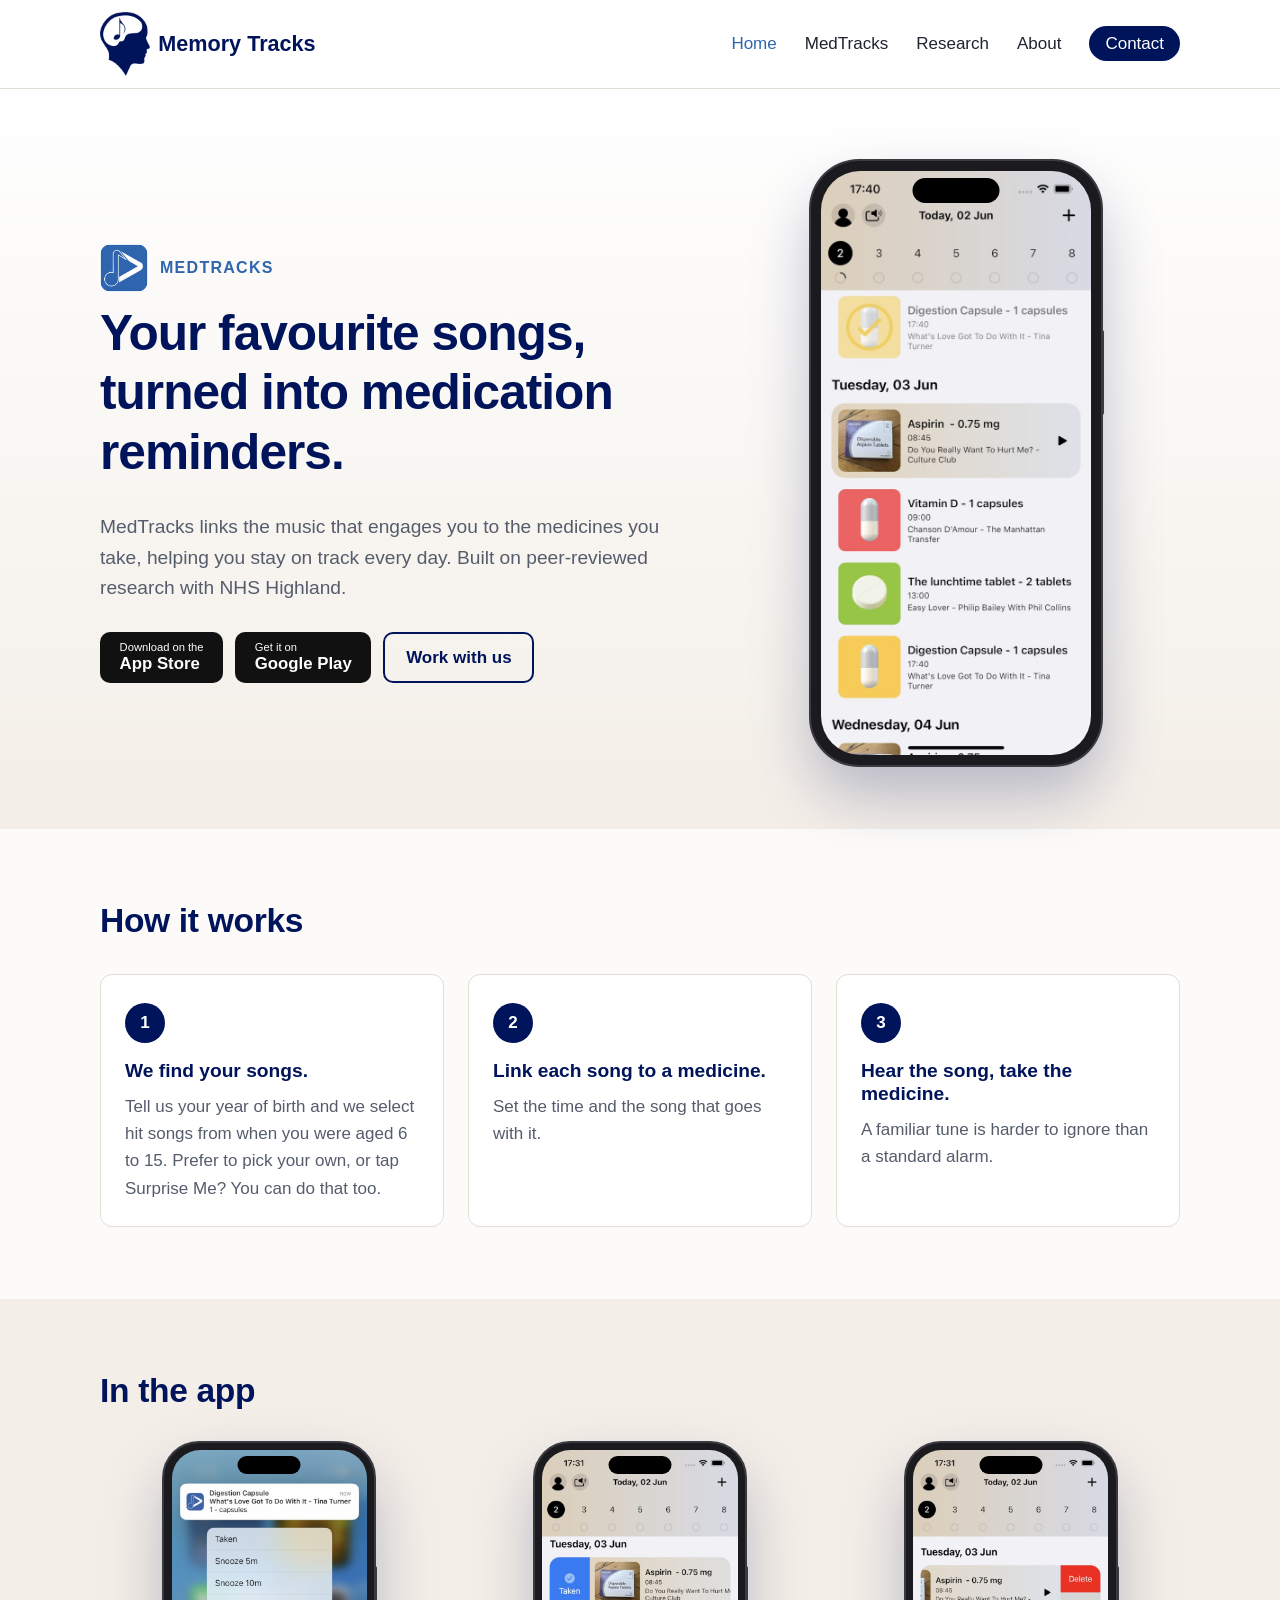
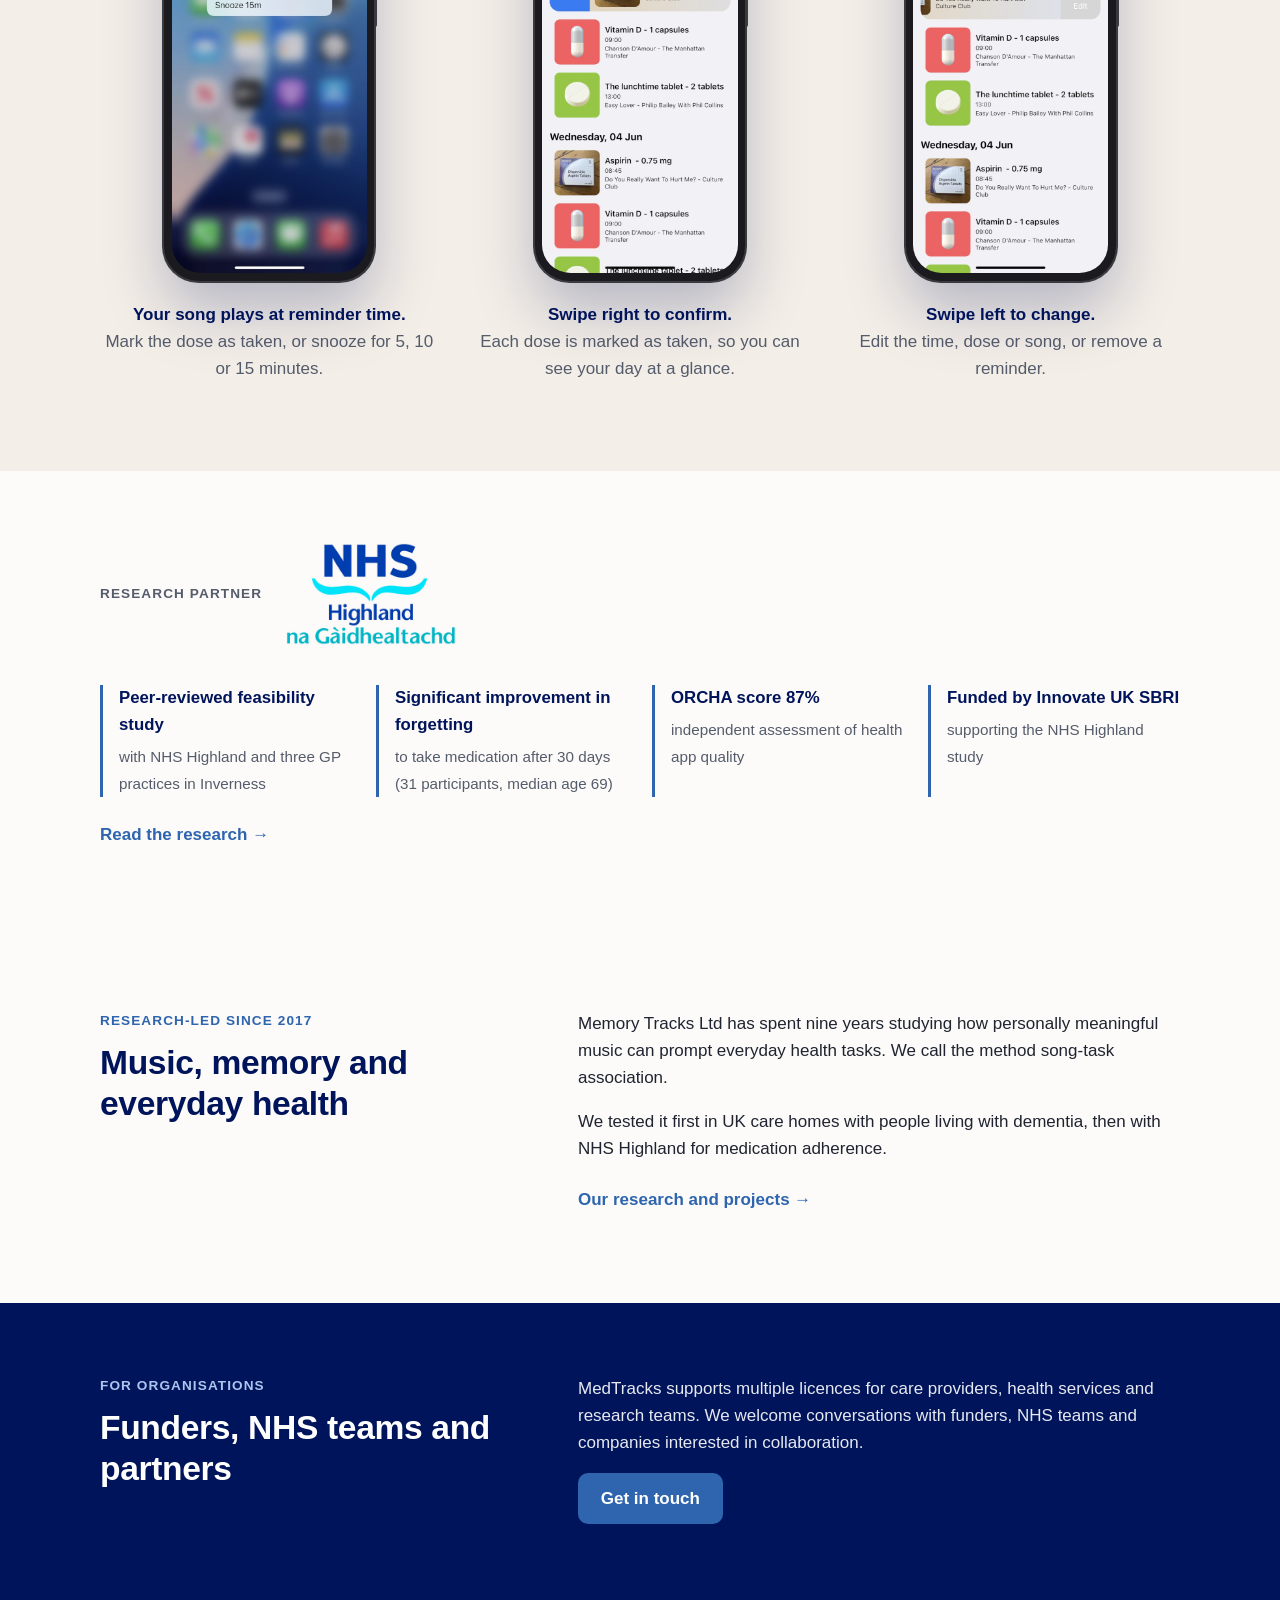
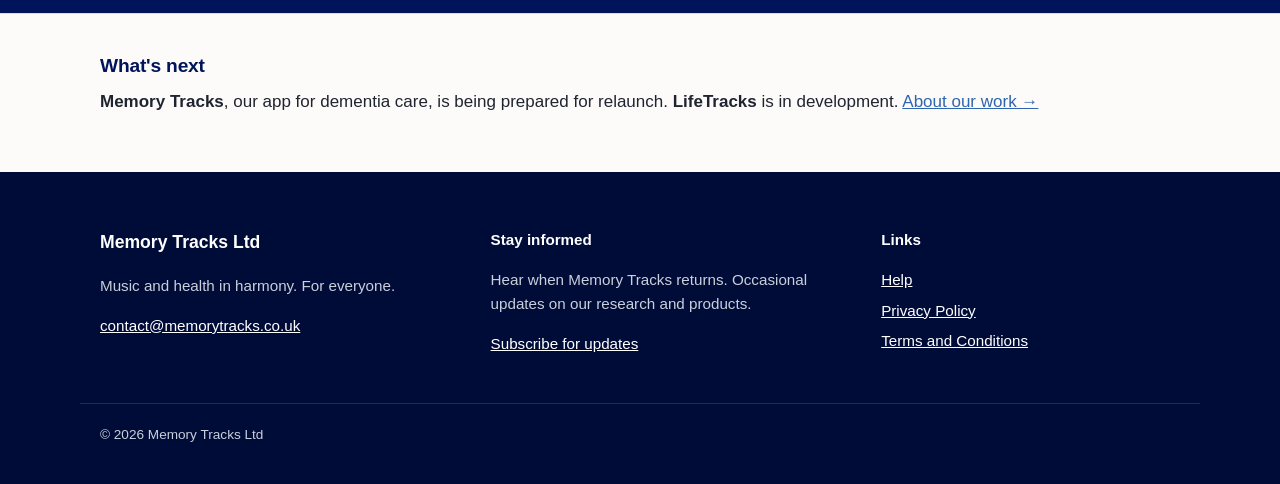
==== index.html @ 44f161f5 "Add files via upload" ====
<!DOCTYPE html>
<html lang="en-GB">
<head>
  <meta charset="utf-8">
  <meta name="viewport" content="width=device-width, initial-scale=1">
  <title>MedTracks by Memory Tracks | Music-led medication reminders</title>
  <meta name="description" content="MedTracks turns the music that engages you into medication reminders. Built on peer-reviewed research with NHS Highland, by Memory Tracks Ltd.">
  <link rel="canonical" href="https://www.m-tracks.com/">

  <!-- Open Graph (for link previews on LinkedIn, Facebook, WhatsApp) -->
  <meta property="og:type" content="website">
  <meta property="og:title" content="MedTracks by Memory Tracks">
  <meta property="og:description" content="Music-led medication reminders, built on peer-reviewed research with NHS Highland.">
  <meta property="og:url" content="https://www.m-tracks.com/">
  <meta property="og:image" content="https://www.m-tracks.com/images/memory-tracks-logo-512.png">

  <link rel="icon" type="image/png" href="/favicon.png">
  <link rel="apple-touch-icon" href="/apple-touch-icon.png">

  <link rel="stylesheet" href="/css/style.css?v=4">
  <script src="/js/main.js?v=4" defer></script>
</head>
<body>
  <a class="skip-link" href="#main">Skip to content</a>

  <header class="site-header">
    <div class="container header-inner">
      <a class="brand" href="/" aria-label="Memory Tracks home">
        <img class="brand-mark" src="/images/memory-tracks-logo.png" width="50" height="64" alt="">
        <span class="brand-name">Memory Tracks</span>
      </a>
      <button class="nav-toggle" aria-expanded="false" aria-controls="site-nav">
        <span class="nav-toggle-bar" aria-hidden="true"></span>
        <span class="visually-hidden">Menu</span>
      </button>
      <nav id="site-nav" class="site-nav" aria-label="Main">
        <ul>
          <li><a href="/" aria-current="page">Home</a></li>
          <li><a href="/medtracks">MedTracks</a></li>
          <li><a href="/research">Research</a></li>
          <li><a href="/about">About</a></li>
          <li><a href="/contact" class="nav-cta">Contact</a></li>
        </ul>
      </nav>
    </div>
  </header>

  <main id="main">

    <!-- HERO -->
    <section class="hero">
      <div class="container hero-inner">
        <div class="hero-text">
          <p class="eyebrow eyebrow-product"><img src="/images/medtracks-icon.png" width="48" height="48" alt=""> MedTracks</p>
          <h1>Your favourite songs, turned into medication reminders.</h1>
          <p class="lead">MedTracks links the music that engages you to the medicines you take, helping you stay on track every day. Built on peer-reviewed research with NHS Highland.</p>
          <div class="button-row">
            <a class="btn btn-store" href="https://apps.apple.com/us/app/medtracks/id6471122971" rel="noopener">
              <span class="btn-store-small">Download on the</span>
              <span class="btn-store-large">App Store</span>
            </a>
            <a class="btn btn-store" href="https://play.google.com/store/apps/details?id=com.medtracks.android" rel="noopener">
              <span class="btn-store-small">Get it on</span>
              <span class="btn-store-large">Google Play</span>
            </a>
            <a class="btn btn-secondary" href="/contact">Work with us</a>
          </div>
        </div>
        <div class="hero-visual">
          <div class="phone">
            <img src="/images/app-home.jpg" width="600" height="1299" alt="MedTracks home screen listing the day's medicines, each with a time and a linked song.">
          </div>
        </div>
      </div>
    </section>

    <!-- HOW IT WORKS -->
    <section class="section" aria-labelledby="how-heading">
      <div class="container">
        <h2 id="how-heading">How it works</h2>
        <ol class="steps">
          <li>
            <h3>We find your songs.</h3>
            <p>Tell us your year of birth and we select hit songs from when you were aged 6 to 15. Prefer to pick your own, or tap Surprise Me? You can do that too.</p>
          </li>
          <li>
            <h3>Link each song to a medicine.</h3>
            <p>Set the time and the song that goes with it.</p>
          </li>
          <li>
            <h3>Hear the song, take the medicine.</h3>
            <p>A familiar tune is harder to ignore than a standard alarm.</p>
          </li>
        </ol>
      </div>
    </section>

    <!-- IN THE APP -->
    <section class="section section-tint" aria-labelledby="app-heading">
      <div class="container">
        <h2 id="app-heading">In the app</h2>
        <p class="swipe-hint">Swipe to see more &rarr;</p>
        <ul class="screens">
          <li>
            <div class="phone phone-small">
              <img src="/images/app-notification.jpg" width="600" height="1299" alt="iPhone notification showing the medicine, its song, and options to mark it taken or snooze.">
            </div>
            <p><strong>Your song plays at reminder time.</strong> Mark the dose as taken, or snooze for 5, 10 or 15 minutes.</p>
          </li>
          <li>
            <div class="phone phone-small">
              <img src="/images/app-taken.jpg" width="600" height="1299" alt="MedTracks list with a medicine swiped to the right to reveal a Taken button.">
            </div>
            <p><strong>Swipe right to confirm.</strong> Each dose is marked as taken, so you can see your day at a glance.</p>
          </li>
          <li>
            <div class="phone phone-small">
              <img src="/images/app-edit.jpg" width="600" height="1299" alt="MedTracks list with a medicine swiped to the left to reveal Edit and Delete buttons.">
            </div>
            <p><strong>Swipe left to change.</strong> Edit the time, dose or song, or remove a reminder.</p>
          </li>
        </ul>
      </div>
    </section>

    <!-- EVIDENCE STRIP -->
    <section class="section" aria-labelledby="evidence-heading">
      <div class="container">
        <div class="partner">
          <h2 id="evidence-heading" class="partner-label">Research partner</h2>
          <img src="/images/nhs-highland.png" width="420" height="252" alt="NHS Highland">
        </div>
        <ul class="evidence">
          <li>
            <strong>Peer-reviewed feasibility study</strong>
            <span>with NHS Highland and three GP practices in Inverness</span>
          </li>
          <li>
            <strong>Significant improvement in forgetting</strong>
            <span>to take medication after 30 days (31 participants, median age 69)</span>
          </li>
          <li>
            <strong>ORCHA score 87%</strong>
            <span>independent assessment of health app quality</span>
          </li>
          <li>
            <strong>Funded by Innovate UK SBRI</strong>
            <span>supporting the NHS Highland study</span>
          </li>
        </ul>
        <p class="section-link"><a href="/research">Read the research &rarr;</a></p>
      </div>
    </section>

    <!-- RESEARCH-LED -->
    <section class="section" aria-labelledby="research-heading">
      <div class="container split">
        <div>
          <p class="eyebrow">Research-led since 2017</p>
          <h2 id="research-heading">Music, memory and everyday health</h2>
        </div>
        <div>
          <p>Memory Tracks Ltd has spent nine years studying how personally meaningful music can prompt everyday health tasks. We call the method song-task association.</p>
          <p>We tested it first in UK care homes with people living with dementia, then with NHS Highland for medication adherence.</p>
          <p class="section-link"><a href="/research">Our research and projects &rarr;</a></p>
        </div>
      </div>
    </section>

    <!-- FOR ORGANISATIONS -->
    <section class="section section-dark" aria-labelledby="org-heading">
      <div class="container split">
        <div>
          <p class="eyebrow">For organisations</p>
          <h2 id="org-heading">Funders, NHS teams and partners</h2>
        </div>
        <div>
          <p>MedTracks supports multiple licences for care providers, health services and research teams. We welcome conversations with funders, NHS teams and companies interested in collaboration.</p>
          <p><a class="btn btn-primary" href="/contact">Get in touch</a></p>
        </div>
      </div>
    </section>

    <!-- WHAT'S NEXT -->
    <section class="section section-slim" aria-labelledby="next-heading">
      <div class="container">
        <h2 id="next-heading" class="h3">What's next</h2>
        <p><strong>Memory Tracks</strong>, our app for dementia care, is being prepared for relaunch. <strong>LifeTracks</strong> is in development. <a href="/about">About our work &rarr;</a></p>
      </div>
    </section>

  </main>

  <footer class="site-footer">
    <div class="container footer-inner">
      <div>
        <p class="footer-brand">Memory Tracks Ltd</p>
        <p>Music and health in harmony. For everyone.</p>
        <p><a href="mailto:contact@memorytracks.co.uk">contact@memorytracks.co.uk</a></p>
      </div>
      <div>
        <p class="footer-heading">Stay informed</p>
        <p>Hear when Memory Tracks returns. Occasional updates on our research and products.</p>
        <!-- TODO: replace with the embedded signup form from the chosen email service -->
        <p><a href="/contact">Subscribe for updates</a></p>
      </div>
      <nav aria-label="Footer">
        <p class="footer-heading">Links</p>
        <ul>
          <li><a href="/help">Help</a></li>
          <li><a href="/app-privacy-policy">Privacy Policy</a></li>
          <li><a href="/app-terms-and-conditions">Terms and Conditions</a></li>
          <!-- TODO: add social links (LinkedIn, Facebook, Instagram, YouTube, Bluesky, Threads) -->
        </ul>
      </nav>
    </div>
    <div class="container footer-base">
      <p>&copy; <span id="year">2026</span> Memory Tracks Ltd</p>
    </div>
  </footer>
</body>
</html>
---- css/style.css ----
/* ==========================================================
   Memory Tracks / MedTracks site stylesheet
   One file for every page. Colours and sizes are set once
   in the :root block below, so they can be changed in one place.
   ========================================================== */

:root {
  /* Brand colours (placeholders until we match the logo) */
  --navy: #00145b;          /* Memory Tracks logo navy */
  --navy-soft: #1d2f74;
  --accent: #2e65ae;       /* MedTracks logo blue, passes contrast with white text */
  --accent-hover: #234f8a;
  --tint: #f3eee7;         /* warm off-white panel */
  --bg: #fcfbf9;
  --text: #1f2430;
  --muted: #555c6b;
  --line: #e2ddd5;
  --white: #ffffff;

  /* Type: system fonts, so no external font requests (simpler for privacy rules) */
  --font: -apple-system, BlinkMacSystemFont, "Segoe UI", Roboto, "Helvetica Neue", Arial, sans-serif;

  --max: 1120px;
  --radius: 12px;
}

*, *::before, *::after { box-sizing: border-box; }

html { scroll-behavior: smooth; }

body {
  margin: 0;
  font-family: var(--font);
  font-size: 1.0625rem;
  line-height: 1.6;
  color: var(--text);
  background: var(--bg);
}

img { max-width: 100%; height: auto; display: block; }

a { color: var(--accent); }
a:hover { color: var(--accent-hover); }

:focus-visible {
  outline: 3px solid var(--accent);
  outline-offset: 3px;
}

h1, h2, h3 { line-height: 1.2; color: var(--navy); margin: 0 0 0.6em; }
h1 { font-size: clamp(2rem, 4.5vw, 3.1rem); letter-spacing: -0.02em; }
h2 { font-size: clamp(1.5rem, 3vw, 2.1rem); letter-spacing: -0.01em; }
h3, .h3 { font-size: 1.2rem; }
p { margin: 0 0 1em; }

.container {
  max-width: var(--max);
  margin: 0 auto;
  padding: 0 1.25rem;
}

.visually-hidden {
  position: absolute !important;
  width: 1px; height: 1px;
  overflow: hidden;
  clip: rect(0 0 0 0);
  white-space: nowrap;
}

.skip-link {
  position: absolute;
  left: -999px;
  top: 0.5rem;
  background: var(--navy);
  color: var(--white);
  padding: 0.5rem 1rem;
  z-index: 100;
}
.skip-link:focus { left: 0.5rem; }

.eyebrow {
  font-size: 0.85rem;
  font-weight: 700;
  letter-spacing: 0.08em;
  text-transform: uppercase;
  color: var(--accent);
  margin-bottom: 0.75rem;
}

.eyebrow-product { display: flex; align-items: center; gap: 0.75rem; font-size: 1rem; }
.eyebrow-product img { width: 48px; height: 48px; border-radius: 11px; }

.lead { font-size: 1.2rem; color: var(--muted); max-width: 38em; }

/* ---------- Header and navigation ---------- */

.site-header {
  background: var(--white);
  border-bottom: 1px solid var(--line);
  position: sticky;
  top: 0;
  z-index: 50;
}

.header-inner {
  display: flex;
  align-items: center;
  justify-content: space-between;
  min-height: 88px;
}

.brand {
  display: flex;
  align-items: center;
  gap: 0.5rem;
  text-decoration: none;
  color: var(--navy);
  font-weight: 700;
  font-size: 1.15rem;
}
.brand-mark { height: 64px; width: auto; }
.brand-name { font-size: 1.35rem; }

.site-nav ul {
  list-style: none;
  margin: 0;
  padding: 0;
  display: flex;
  gap: 1.75rem;
  align-items: center;
}
.site-nav a {
  text-decoration: none;
  color: var(--text);
  font-weight: 500;
}
.site-nav a:hover,
.site-nav a[aria-current="page"] { color: var(--accent); }
.site-nav .nav-cta {
  background: var(--navy);
  color: var(--white);
  padding: 0.5rem 1rem;
  border-radius: 999px;
}
.site-nav .nav-cta:hover { background: var(--navy-soft); color: var(--white); }

.nav-toggle {
  display: none;
  background: none;
  border: 0;
  width: 44px; height: 44px;
  cursor: pointer;
  position: relative;
}
.nav-toggle-bar,
.nav-toggle-bar::before,
.nav-toggle-bar::after {
  display: block;
  width: 24px; height: 2px;
  background: var(--navy);
  position: absolute;
  left: 10px;
  transition: transform 0.2s;
}
.nav-toggle-bar { top: 21px; }
.nav-toggle-bar::before { content: ""; top: -7px; left: 0; }
.nav-toggle-bar::after { content: ""; top: 7px; left: 0; }

@media (max-width: 760px) {
  .nav-toggle { display: block; }
  .header-inner { min-height: 72px; }
  .brand-mark { height: 50px; }
  .brand-name { font-size: 1.2rem; }
  .site-nav {
    display: none;
    position: absolute;
    top: 72px; left: 0; right: 0;
    background: var(--white);
    border-bottom: 1px solid var(--line);
    padding: 1rem 1.25rem 1.5rem;
  }
  .site-nav.is-open { display: block; }
  .site-nav ul { flex-direction: column; align-items: flex-start; gap: 1rem; }
}

/* ---------- Buttons ---------- */

.button-row { display: flex; flex-wrap: wrap; gap: 0.75rem; margin-top: 1.75rem; }

.btn {
  display: inline-flex;
  align-items: center;
  justify-content: center;
  min-height: 48px;
  padding: 0.6rem 1.3rem;
  border-radius: 10px;
  font-weight: 600;
  text-decoration: none;
  border: 2px solid transparent;
}
.btn-primary { background: var(--accent); color: var(--white); }
.btn-primary:hover { background: var(--accent-hover); color: var(--white); }
.btn-secondary { border-color: var(--navy); color: var(--navy); background: transparent; }
.btn-secondary:hover { background: var(--navy); color: var(--white); }

/* Store buttons: text versions. Swap for the official Apple and Google badges later if preferred. */
.btn-store {
  flex-direction: column;
  align-items: flex-start;
  background: #111;
  color: var(--white);
  line-height: 1.15;
  padding: 0.45rem 1.1rem;
}
.btn-store:hover { background: #333; color: var(--white); }
.btn-store-small { font-size: 0.7rem; font-weight: 500; }
.btn-store-large { font-size: 1.05rem; }

/* ---------- Hero ---------- */

.hero {
  background: linear-gradient(180deg, var(--white) 0%, var(--tint) 100%);
  padding: 4.5rem 0 4rem;
}
.hero-inner {
  display: grid;
  grid-template-columns: 1.3fr 1fr;
  gap: 3rem;
  align-items: center;
}
@media (max-width: 860px) {
  .hero { padding: 3rem 0; }
  .hero-inner { grid-template-columns: 1fr; }
  .hero-visual .phone { --w: 180px; }
}

/* iPhone-style frame around app screenshots.
   Size is set by --w; corners, bezel and Dynamic Island scale with it. */
.phone {
  --w: 290px;
  position: relative;
  width: var(--w);
  max-width: 100%;
  margin: 0 auto;
  padding: calc(var(--w) * 0.035);
  background: #1b1b1f;
  border-radius: calc(var(--w) * 0.165);
  box-shadow:
    0 0 0 2px #3a3a40,
    0 30px 60px rgba(0, 20, 91, 0.25);
}
.phone img {
  width: 100%;
  border-radius: calc(var(--w) * 0.135);
}
/* Dynamic Island */
.phone::before {
  content: "";
  position: absolute;
  top: calc(var(--w) * 0.06);
  left: 50%;
  transform: translateX(-50%);
  width: 30%;
  height: calc(var(--w) * 0.085);
  background: #000;
  border-radius: 999px;
  z-index: 2;
}
/* Side buttons */
.phone::after {
  content: "";
  position: absolute;
  right: -3px;
  top: 28%;
  width: 3px;
  height: 14%;
  background: #3a3a40;
  border-radius: 0 2px 2px 0;
}
.phone-small { --w: 210px; }

/* In the app: three screenshots side by side */
.screens {
  list-style: none;
  padding: 0;
  margin: 2rem 0 0;
  display: grid;
  grid-template-columns: repeat(3, minmax(0, 1fr));
  gap: 2rem;
}
.screens li { text-align: center; }
.screens p { margin-top: 1.25rem; color: var(--muted); }
.screens strong { display: block; color: var(--navy); }

.swipe-hint {
  display: none;
  font-size: 0.9rem;
  color: var(--muted);
  margin: 0.25rem 0 0;
}

/* Phones and tablets: a sideways swipe row, so the page is shorter */
@media (max-width: 860px) {
  .screens {
    display: flex;
    gap: 1.25rem;
    overflow-x: auto;
    scroll-snap-type: x mandatory;
    margin: 1.5rem -1.25rem 0;
    padding: 0.5rem 1.25rem 1rem;
    -webkit-overflow-scrolling: touch;
  }
  .screens li {
    flex: 0 0 62%;
    max-width: 240px;
    scroll-snap-align: center;
  }
  .phone-small { --w: 170px; }
  .screens p { font-size: 0.95rem; }
  .swipe-hint { display: block; }
}

/* Research partner logo */
.partner {
  display: flex;
  align-items: center;
  gap: 1.5rem;
  margin-bottom: 2.5rem;
}
.partner-label {
  font-size: 0.85rem;
  font-weight: 700;
  letter-spacing: 0.08em;
  text-transform: uppercase;
  color: var(--muted);
  margin: 0;
}
.partner img { width: 170px; mix-blend-mode: multiply; }

/* ---------- Sections ---------- */

.section { padding: 4.5rem 0; }
.section-slim { padding: 2.5rem 0; border-top: 1px solid var(--line); }
.section-tint { background: var(--tint); }
.section-dark { background: var(--navy); color: #e6e9f0; }
.section-dark h2 { color: var(--white); }
.section-dark .eyebrow { color: #a9c6ee; }

.section-link { font-weight: 600; margin-top: 1.5rem; }
.section-link a { text-decoration: none; }

.split {
  display: grid;
  grid-template-columns: 1fr 1.4fr;
  gap: 3rem;
}
@media (max-width: 760px) {
  .split { grid-template-columns: 1fr; gap: 1rem; }
}

/* How it works */
.steps {
  list-style: none;
  counter-reset: step;
  padding: 0;
  margin: 2rem 0 0;
  display: grid;
  grid-template-columns: repeat(3, 1fr);
  gap: 1.5rem;
}
.steps li {
  counter-increment: step;
  background: var(--white);
  border: 1px solid var(--line);
  border-radius: var(--radius);
  padding: 1.75rem 1.5rem 1.5rem;
}
.steps li::before {
  content: counter(step);
  display: grid;
  place-items: center;
  width: 40px; height: 40px;
  border-radius: 50%;
  background: var(--navy);
  color: var(--white);
  font-weight: 700;
  margin-bottom: 1rem;
}
.steps p { color: var(--muted); margin: 0; }
@media (max-width: 860px) {
  .steps { grid-template-columns: 1fr; gap: 0.75rem; margin-top: 1.25rem; }
  .steps li {
    display: grid;
    grid-template-columns: 32px 1fr;
    column-gap: 0.9rem;
    padding: 1.1rem 1.1rem 1.1rem 1rem;
  }
  .steps li::before { width: 32px; height: 32px; margin: 0; font-size: 0.9rem; grid-row: 1; align-self: start; }
  .steps h3 { grid-column: 2; margin-bottom: 0.3rem; font-size: 1.05rem; }
  .steps p { grid-column: 2; font-size: 0.95rem; }
  .section { padding: 3rem 0; }
}

/* Evidence strip */
.evidence {
  list-style: none;
  padding: 0;
  margin: 0;
  display: grid;
  grid-template-columns: repeat(4, 1fr);
  gap: 1.5rem;
}
.evidence li {
  border-left: 3px solid var(--accent);
  padding-left: 1rem;
}
.evidence strong { display: block; color: var(--navy); font-size: 1.05rem; margin-bottom: 0.25rem; }
.evidence span { color: var(--muted); font-size: 0.95rem; }
@media (max-width: 960px) {
  .evidence { grid-template-columns: repeat(2, 1fr); }
}
@media (max-width: 520px) {
  .evidence { grid-template-columns: 1fr; }
}

/* ---------- Footer ---------- */

.site-footer {
  background: #000c38;
  color: #c9cfdb;
  padding: 3.5rem 0 1.5rem;
  font-size: 0.95rem;
}
.site-footer a { color: #ffffff; }
.footer-inner {
  display: grid;
  grid-template-columns: 1.2fr 1.2fr 1fr;
  gap: 2rem;
}
.footer-brand { color: var(--white); font-weight: 700; font-size: 1.1rem; }
.footer-heading { color: var(--white); font-weight: 600; }
.site-footer ul { list-style: none; padding: 0; margin: 0; }
.site-footer li { margin-bottom: 0.4rem; }
.footer-base {
  border-top: 1px solid #1c2a5c;
  margin-top: 2rem;
  padding-top: 1.25rem;
  font-size: 0.85rem;
}
@media (max-width: 760px) {
  .footer-inner { grid-template-columns: 1fr; }
}
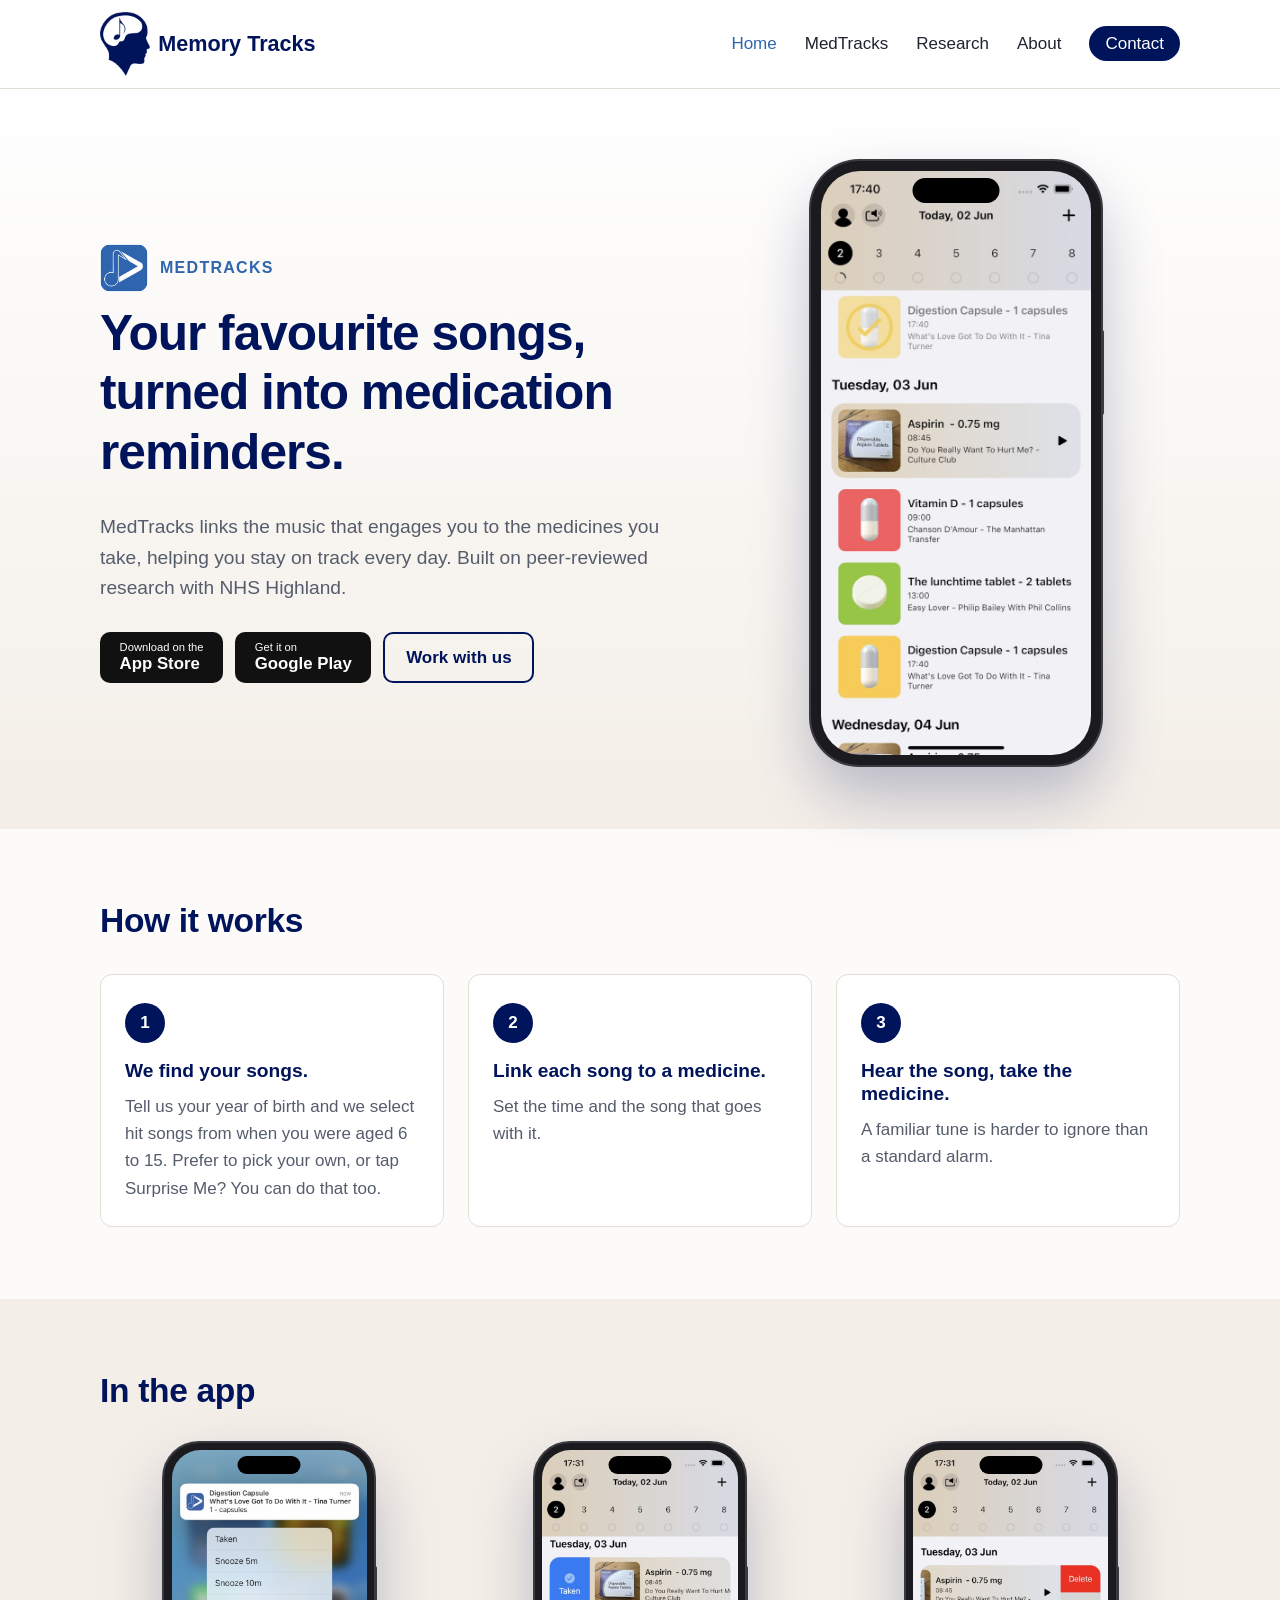
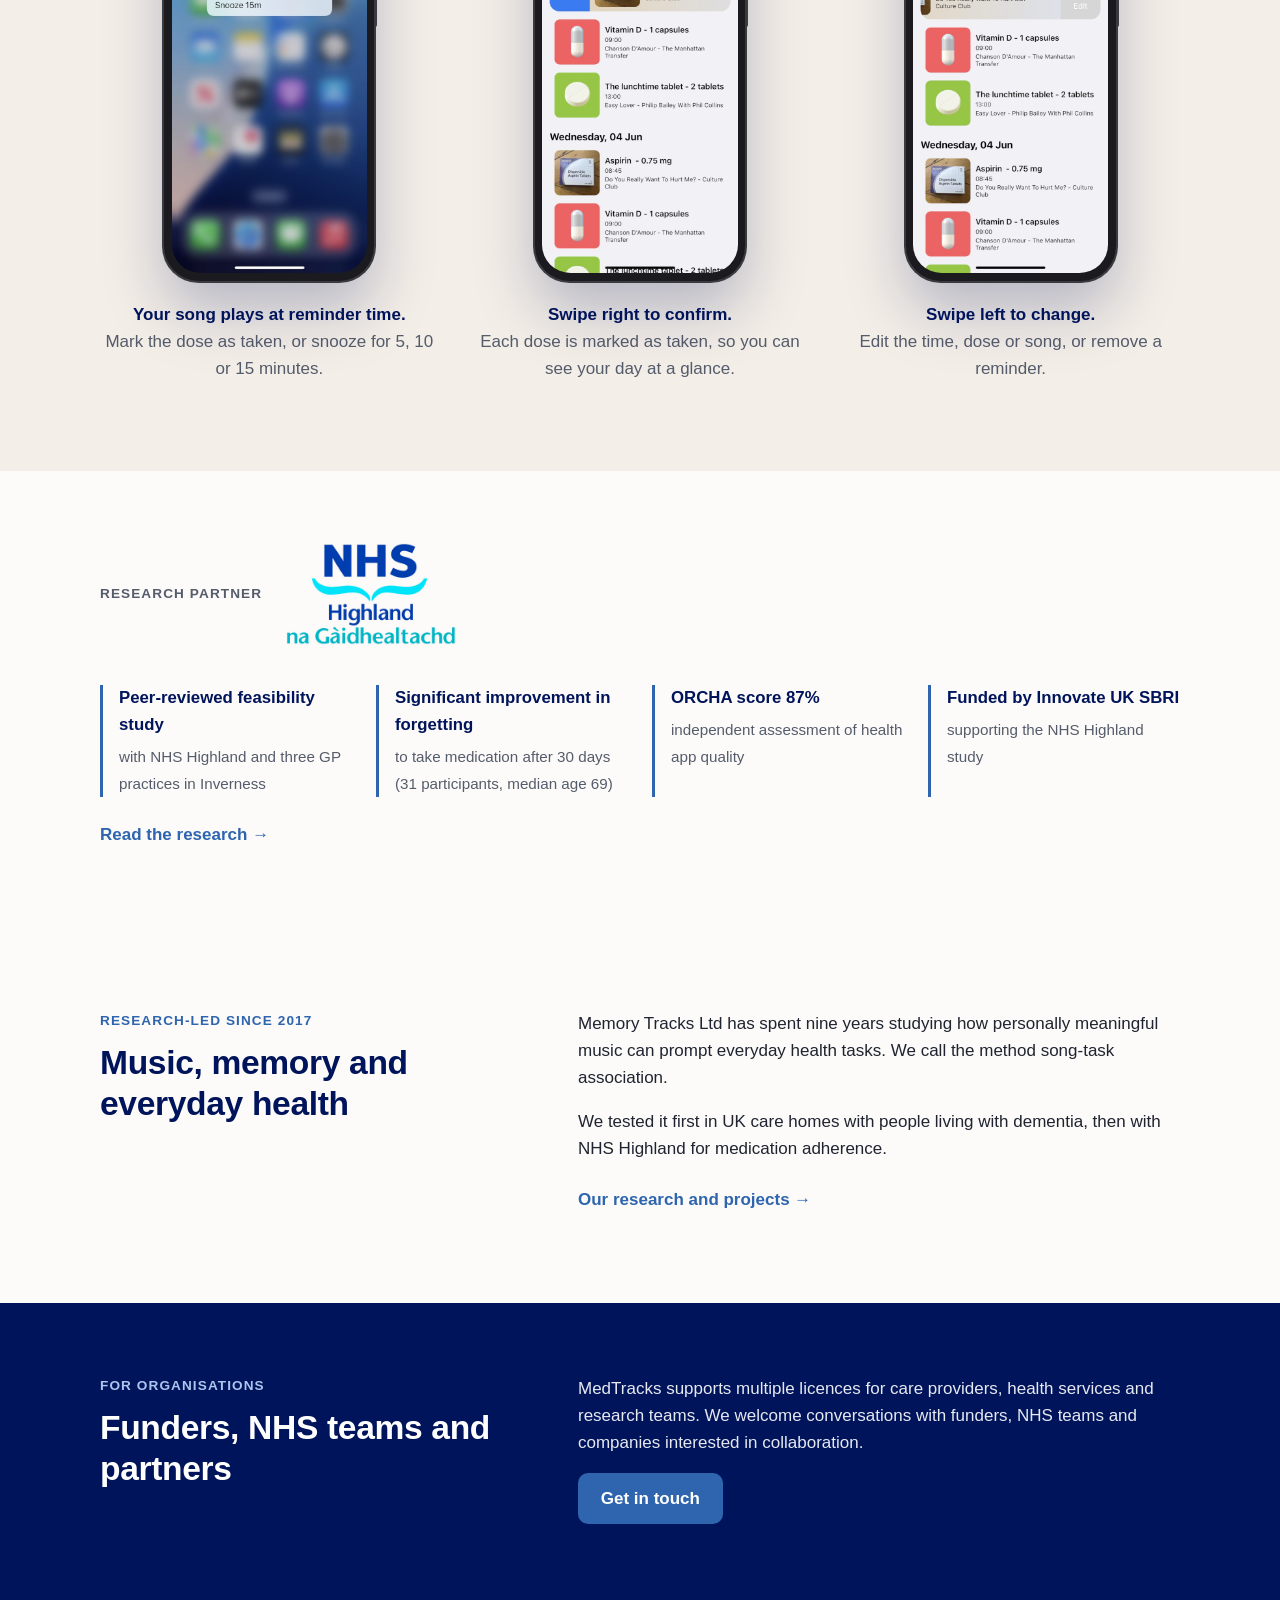
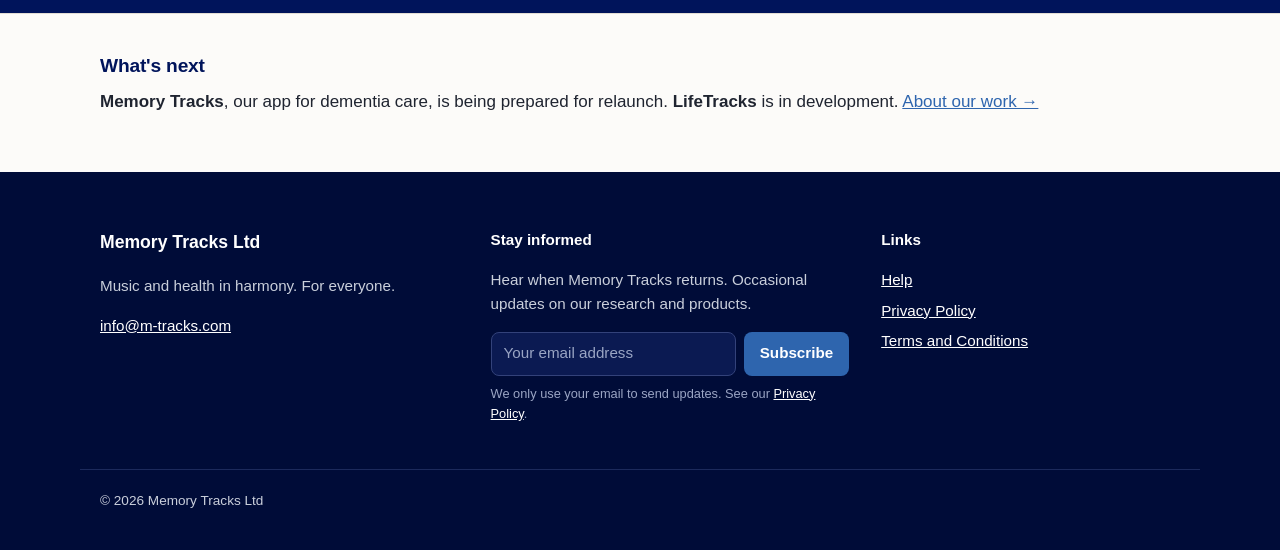
==== commit 762f6e9b: "Add files via upload" ====
--- a/index.html
+++ b/index.html
@@ -9,16 +9,15 @@
 
   <!-- Open Graph (for link previews on LinkedIn, Facebook, WhatsApp) -->
   <meta property="og:type" content="website">
-  <meta property="og:title" content="MedTracks by Memory Tracks">
-  <meta property="og:description" content="Music-led medication reminders, built on peer-reviewed research with NHS Highland.">
+  <meta property="og:title" content="MedTracks by Memory Tracks | Music-led medication reminders">
+  <meta property="og:description" content="MedTracks turns the music that engages you into medication reminders. Built on peer-reviewed research with NHS Highland, by Memory Tracks Ltd.">
   <meta property="og:url" content="https://www.m-tracks.com/">
   <meta property="og:image" content="https://www.m-tracks.com/images/memory-tracks-logo-512.png">
 
   <link rel="icon" type="image/png" href="/favicon.png">
   <link rel="apple-touch-icon" href="/apple-touch-icon.png">
-
-  <link rel="stylesheet" href="/css/style.css?v=4">
-  <script src="/js/main.js?v=4" defer></script>
+  <link rel="stylesheet" href="/css/style.css?v=6">
+  <script src="/js/main.js?v=6" defer></script>
 </head>
 <body>
   <a class="skip-link" href="#main">Skip to content</a>
@@ -46,7 +45,6 @@
   </header>
 
   <main id="main">
-
     <!-- HERO -->
     <section class="hero">
       <div class="container hero-inner">
@@ -188,7 +186,6 @@
         <p><strong>Memory Tracks</strong>, our app for dementia care, is being prepared for relaunch. <strong>LifeTracks</strong> is in development. <a href="/about">About our work &rarr;</a></p>
       </div>
     </section>
-
   </main>
 
   <footer class="site-footer">
@@ -196,13 +193,21 @@
       <div>
         <p class="footer-brand">Memory Tracks Ltd</p>
         <p>Music and health in harmony. For everyone.</p>
-        <p><a href="mailto:contact@memorytracks.co.uk">contact@memorytracks.co.uk</a></p>
+        <p><a href="mailto:info@m-tracks.com">info@m-tracks.com</a></p>
       </div>
       <div>
-        <p class="footer-heading">Stay informed</p>
+        <p class="footer-heading" id="updates-heading">Stay informed</p>
         <p>Hear when Memory Tracks returns. Occasional updates on our research and products.</p>
-        <!-- TODO: replace with the embedded signup form from the chosen email service -->
-        <p><a href="/contact">Subscribe for updates</a></p>
+        <form class="signup" action="/contact.php" method="post" aria-labelledby="updates-heading">
+          <input type="hidden" name="form_type" value="newsletter">
+          <div class="hp" aria-hidden="true">
+            <label>Leave this empty <input type="text" name="website" tabindex="-1" autocomplete="off"></label>
+          </div>
+          <label class="visually-hidden" for="signup-email">Email address</label>
+          <input id="signup-email" type="email" name="email" required placeholder="Your email address" autocomplete="email">
+          <button type="submit">Subscribe</button>
+        </form>
+        <p class="signup-note">We only use your email to send updates. See our <a href="/app-privacy-policy">Privacy Policy</a>.</p>
       </div>
       <nav aria-label="Footer">
         <p class="footer-heading">Links</p>
--- a/css/style.css
+++ b/css/style.css
@@ -143,6 +143,7 @@
   border-radius: 999px;
 }
 .site-nav .nav-cta:hover { background: var(--navy-soft); color: var(--white); }
+.site-nav .nav-cta[aria-current="page"] { color: var(--white); background: var(--accent); }
 
 .nav-toggle {
   display: none;
@@ -197,6 +198,9 @@
   font-weight: 600;
   text-decoration: none;
   border: 2px solid transparent;
+  font: inherit;
+  font-weight: 600;
+  cursor: pointer;
 }
 .btn-primary { background: var(--accent); color: var(--white); }
 .btn-primary:hover { background: var(--accent-hover); color: var(--white); }
@@ -215,6 +219,23 @@
 .btn-store:hover { background: #333; color: var(--white); }
 .btn-store-small { font-size: 0.7rem; font-weight: 500; }
 .btn-store-large { font-size: 1.05rem; }
+
+/* Small phones: store buttons share one row, "Work with us" becomes a text link */
+@media (max-width: 520px) {
+  .button-row { gap: 0.6rem; }
+  .btn-store { flex: 1 1 0; min-width: 0; padding: 0.45rem 0.8rem; }
+  .btn-store-large { font-size: 1rem; white-space: nowrap; }
+  .hero .btn-secondary {
+    flex-basis: 100%;
+    justify-content: flex-start;
+    min-height: auto;
+    padding: 0.4rem 0;
+    border: 0;
+    color: var(--accent);
+    background: none;
+  }
+  .hero .btn-secondary::after { content: " \2192"; margin-left: 0.3rem; }
+}
 
 /* ---------- Hero ---------- */
 
@@ -447,6 +468,263 @@
   padding-top: 1.25rem;
   font-size: 0.85rem;
 }
+.footer-inner > * { min-width: 0; }
 @media (max-width: 760px) {
-  .footer-inner { grid-template-columns: 1fr; }
-}
+  .footer-inner { grid-template-columns: minmax(0, 1fr); }
+}
+
+/* ==========================================================
+   Inner pages
+   ========================================================== */
+
+.page-hero {
+  background: linear-gradient(180deg, var(--white) 0%, var(--tint) 100%);
+  padding: 4rem 0 3.5rem;
+}
+.page-hero-tall { padding: 6rem 0; }
+@media (max-width: 760px) {
+  .page-hero { padding: 2.5rem 0 2.25rem; }
+  .page-hero-tall { padding: 3.5rem 0; }
+}
+
+/* Feature cards (MedTracks, Research, Collaborations) */
+.features {
+  list-style: none;
+  padding: 0;
+  margin: 2rem 0 0;
+  display: grid;
+  grid-template-columns: repeat(3, minmax(0, 1fr));
+  gap: 1.25rem;
+}
+.features li {
+  background: var(--white);
+  border: 1px solid var(--line);
+  border-radius: var(--radius);
+  padding: 1.5rem;
+}
+.section-tint .features li { border-color: transparent; }
+.features h3 { margin-bottom: 0.4rem; }
+.features p { color: var(--muted); margin: 0; }
+@media (max-width: 960px) { .features { grid-template-columns: repeat(2, minmax(0, 1fr)); } }
+@media (max-width: 600px) {
+  .features { grid-template-columns: 1fr; gap: 0.75rem; margin-top: 1.25rem; }
+  .features li { padding: 1.1rem 1.2rem; }
+}
+
+/* Tick lists */
+.ticks { list-style: none; padding: 0; margin: 0 0 1rem; }
+.ticks li { position: relative; padding-left: 1.75rem; margin-bottom: 0.5rem; }
+.ticks li::before {
+  content: "\2713";
+  position: absolute; left: 0; top: 0;
+  color: var(--accent);
+  font-weight: 700;
+}
+
+/* Pricing */
+.price-grid {
+  display: grid;
+  grid-template-columns: repeat(2, minmax(0, 1fr));
+  gap: 1.5rem;
+  margin-top: 2rem;
+}
+.price-card {
+  border: 1px solid var(--line);
+  border-radius: var(--radius);
+  padding: 2rem;
+  background: var(--white);
+}
+.price-card-feature { border: 2px solid var(--accent); }
+.price { color: var(--muted); margin-bottom: 1rem; }
+.price-amount { font-size: 2.2rem; font-weight: 700; color: var(--navy); }
+.price-card .button-row { margin-top: 1rem; }
+@media (max-width: 760px) {
+  .price-grid { grid-template-columns: 1fr; }
+  .price-card { padding: 1.5rem; }
+}
+
+/* Publications */
+.pub {
+  background: var(--white);
+  border-radius: var(--radius);
+  padding: 2rem;
+  margin-top: 1.5rem;
+  scroll-margin-top: 110px;
+}
+.pub h3 { font-size: 1.3rem; }
+.pub-meta { font-size: 0.85rem; font-weight: 700; letter-spacing: 0.05em; text-transform: uppercase; color: var(--accent); }
+.pub-authors { color: var(--muted); font-size: 0.95rem; }
+.pub-funding { color: var(--muted); font-size: 0.9rem; }
+.tag {
+  display: inline-block;
+  background: var(--tint);
+  color: var(--navy);
+  border-radius: 999px;
+  padding: 0.1rem 0.6rem;
+  letter-spacing: 0;
+  text-transform: none;
+  font-weight: 600;
+}
+.stats {
+  list-style: none;
+  padding: 0;
+  margin: 1.5rem 0;
+  display: grid;
+  grid-template-columns: repeat(3, minmax(0, 1fr));
+  gap: 1rem;
+}
+.stats li { border-left: 3px solid var(--accent); padding-left: 1rem; }
+.stats strong { display: block; color: var(--navy); }
+.stats span { color: var(--muted); font-size: 0.92rem; }
+@media (max-width: 760px) {
+  .pub { padding: 1.4rem; }
+  .stats { grid-template-columns: 1fr; }
+}
+
+/* Tables */
+.table-wrap { overflow-x: auto; margin-top: 1.5rem; }
+.data-table { width: 100%; border-collapse: collapse; background: var(--white); border-radius: var(--radius); overflow: hidden; font-size: 0.97rem; }
+.data-table th, .data-table td { text-align: left; padding: 0.9rem 1rem; border-bottom: 1px solid var(--line); vertical-align: top; }
+.data-table th { background: var(--navy); color: var(--white); font-weight: 600; }
+.data-table tr:last-child td { border-bottom: 0; }
+@media (max-width: 760px) {
+  /* Stack table rows as cards on phones */
+  .data-table thead { display: none; }
+  .data-table, .data-table tbody, .data-table tr, .data-table td { display: block; width: 100%; }
+  .data-table { background: none; }
+  .data-table tr { background: var(--white); border-radius: var(--radius); margin-bottom: 0.75rem; padding: 0.75rem 1rem; }
+  .data-table td { border: 0; padding: 0.15rem 0; }
+  .data-table td:first-child { font-weight: 700; color: var(--navy); }
+  .data-table td:nth-child(2) { color: var(--accent); font-size: 0.9rem; font-weight: 600; }
+}
+
+/* About: products, team, partners */
+.products { list-style: none; padding: 0; margin: 2rem 0 0; display: grid; gap: 1rem; }
+.product {
+  display: flex;
+  gap: 1.25rem;
+  align-items: flex-start;
+  background: var(--white);
+  border-radius: var(--radius);
+  padding: 1.5rem;
+}
+.product-live { border: 2px solid var(--accent); }
+.product img, .product-icon { flex: 0 0 56px; border-radius: 12px; }
+.product-icon {
+  width: 56px; height: 56px;
+  display: grid; place-items: center;
+  background: var(--tint);
+  color: var(--navy);
+  font-size: 1.6rem;
+}
+.product h3 { margin-bottom: 0.3rem; }
+.product p { margin-bottom: 0.4rem; }
+.product-status { font-size: 0.8rem; font-weight: 700; text-transform: uppercase; letter-spacing: 0.06em; color: var(--accent); }
+
+.team { list-style: none; padding: 0; margin: 2rem 0 0; display: grid; grid-template-columns: repeat(3, minmax(0, 1fr)); gap: 1.25rem; }
+.team li { border-top: 3px solid var(--navy); padding-top: 1rem; }
+.team h3 { margin-bottom: 0.2rem; }
+.team p { color: var(--muted); margin: 0; }
+@media (max-width: 600px) { .team { grid-template-columns: 1fr; gap: 1rem; } }
+
+.partner-groups { display: grid; grid-template-columns: repeat(4, minmax(0, 1fr)); gap: 1.5rem; margin-top: 1.5rem; }
+.partner-groups h3 { font-size: 0.85rem; text-transform: uppercase; letter-spacing: 0.06em; color: var(--muted); }
+@media (max-width: 760px) { .partner-groups { grid-template-columns: repeat(2, minmax(0, 1fr)); } }
+
+/* Help */
+.jump { display: flex; flex-wrap: wrap; gap: 0.5rem; margin-top: 1.5rem; }
+.jump a {
+  background: var(--white);
+  border: 1px solid var(--line);
+  border-radius: 999px;
+  padding: 0.45rem 1rem;
+  text-decoration: none;
+  font-weight: 600;
+  font-size: 0.95rem;
+}
+.help { max-width: 860px; padding-top: 2.5rem; padding-bottom: 3rem; }
+.callout {
+  background: #eaf1fb;
+  border-left: 4px solid var(--accent);
+  border-radius: 8px;
+  padding: 1.25rem 1.5rem;
+}
+.callout p:last-child { margin-bottom: 0; }
+.help-section { padding: 2.5rem 0; border-bottom: 1px solid var(--line); scroll-margin-top: 100px; }
+.help-last { border-bottom: 0; }
+.help-section h3 { margin-top: 1.5rem; }
+.help-steps { list-style: none; counter-reset: hs; padding: 0; margin: 1.5rem 0 0; }
+.help-steps li { counter-increment: hs; position: relative; padding-left: 3.25rem; margin-bottom: 1.5rem; }
+.help-steps li::before {
+  content: counter(hs);
+  position: absolute; left: 0; top: 0;
+  width: 36px; height: 36px; border-radius: 50%;
+  background: var(--navy); color: var(--white);
+  display: grid; place-items: center; font-weight: 700;
+}
+.help-steps h3 { margin: 0.25rem 0 0.4rem; }
+.numbered li { margin-bottom: 0.5rem; }
+.help-split { display: grid; grid-template-columns: 1fr 230px; gap: 2rem; align-items: start; }
+@media (max-width: 760px) {
+  .help-split { grid-template-columns: 1fr; }
+  .help-phone { display: none; }
+}
+.device-grid { display: grid; grid-template-columns: repeat(2, minmax(0, 1fr)); gap: 1rem; margin-top: 1.25rem; }
+.device-grid > div { border: 1px solid var(--line); border-radius: var(--radius); padding: 1.1rem 1.25rem; background: var(--white); }
+.device-grid h3 { margin-top: 0; font-size: 1.05rem; }
+.device-grid p { margin: 0; font-size: 0.97rem; }
+@media (max-width: 600px) { .device-grid { grid-template-columns: 1fr; } }
+
+/* Forms */
+.hp { position: absolute; left: -9999px; }
+.contact-grid { display: grid; grid-template-columns: 1.6fr 1fr; gap: 3rem; }
+@media (max-width: 860px) { .contact-grid { grid-template-columns: 1fr; gap: 2rem; } }
+.field { margin-bottom: 1.1rem; }
+.field label { display: block; font-weight: 600; margin-bottom: 0.35rem; color: var(--navy); }
+.optional { font-weight: 400; color: var(--muted); }
+.field input, .field select, .field textarea {
+  width: 100%;
+  font: inherit;
+  padding: 0.7rem 0.85rem;
+  border: 1px solid #c9c3b8;
+  border-radius: 8px;
+  background: var(--white);
+  color: var(--text);
+}
+.field input:focus, .field select:focus, .field textarea:focus { border-color: var(--accent); outline: 2px solid var(--accent); outline-offset: 0; }
+.field-check { display: flex; gap: 0.6rem; align-items: flex-start; }
+.field-check input { width: auto; margin-top: 0.3rem; }
+.field-check label { font-weight: 400; color: var(--text); }
+.form-note { font-size: 0.9rem; color: var(--muted); }
+.form-alert { background: #fdecea; border-left: 4px solid #b3261e; padding: 0.9rem 1rem; border-radius: 8px; }
+.contact-aside h2 { margin-top: 0; }
+.contact-aside h2 + p { margin-bottom: 1.75rem; }
+
+/* Footer signup */
+.signup { display: flex; gap: 0.5rem; margin-bottom: 0.5rem; }
+.signup input {
+  flex: 1;
+  min-width: 0;
+  font: inherit;
+  font-size: 0.95rem;
+  padding: 0.55rem 0.75rem;
+  border-radius: 8px;
+  border: 1px solid #33427a;
+  background: #0b1a52;
+  color: var(--white);
+}
+.signup input::placeholder { color: #9aa5c4; }
+.signup button {
+  font: inherit;
+  font-weight: 600;
+  font-size: 0.95rem;
+  padding: 0.55rem 1rem;
+  border: 0;
+  border-radius: 8px;
+  background: var(--accent);
+  color: var(--white);
+  cursor: pointer;
+  white-space: nowrap;
+}
+.signup button:hover { background: var(--accent-hover); }
+.signup-note { font-size: 0.8rem; color: #9aa5c4; }
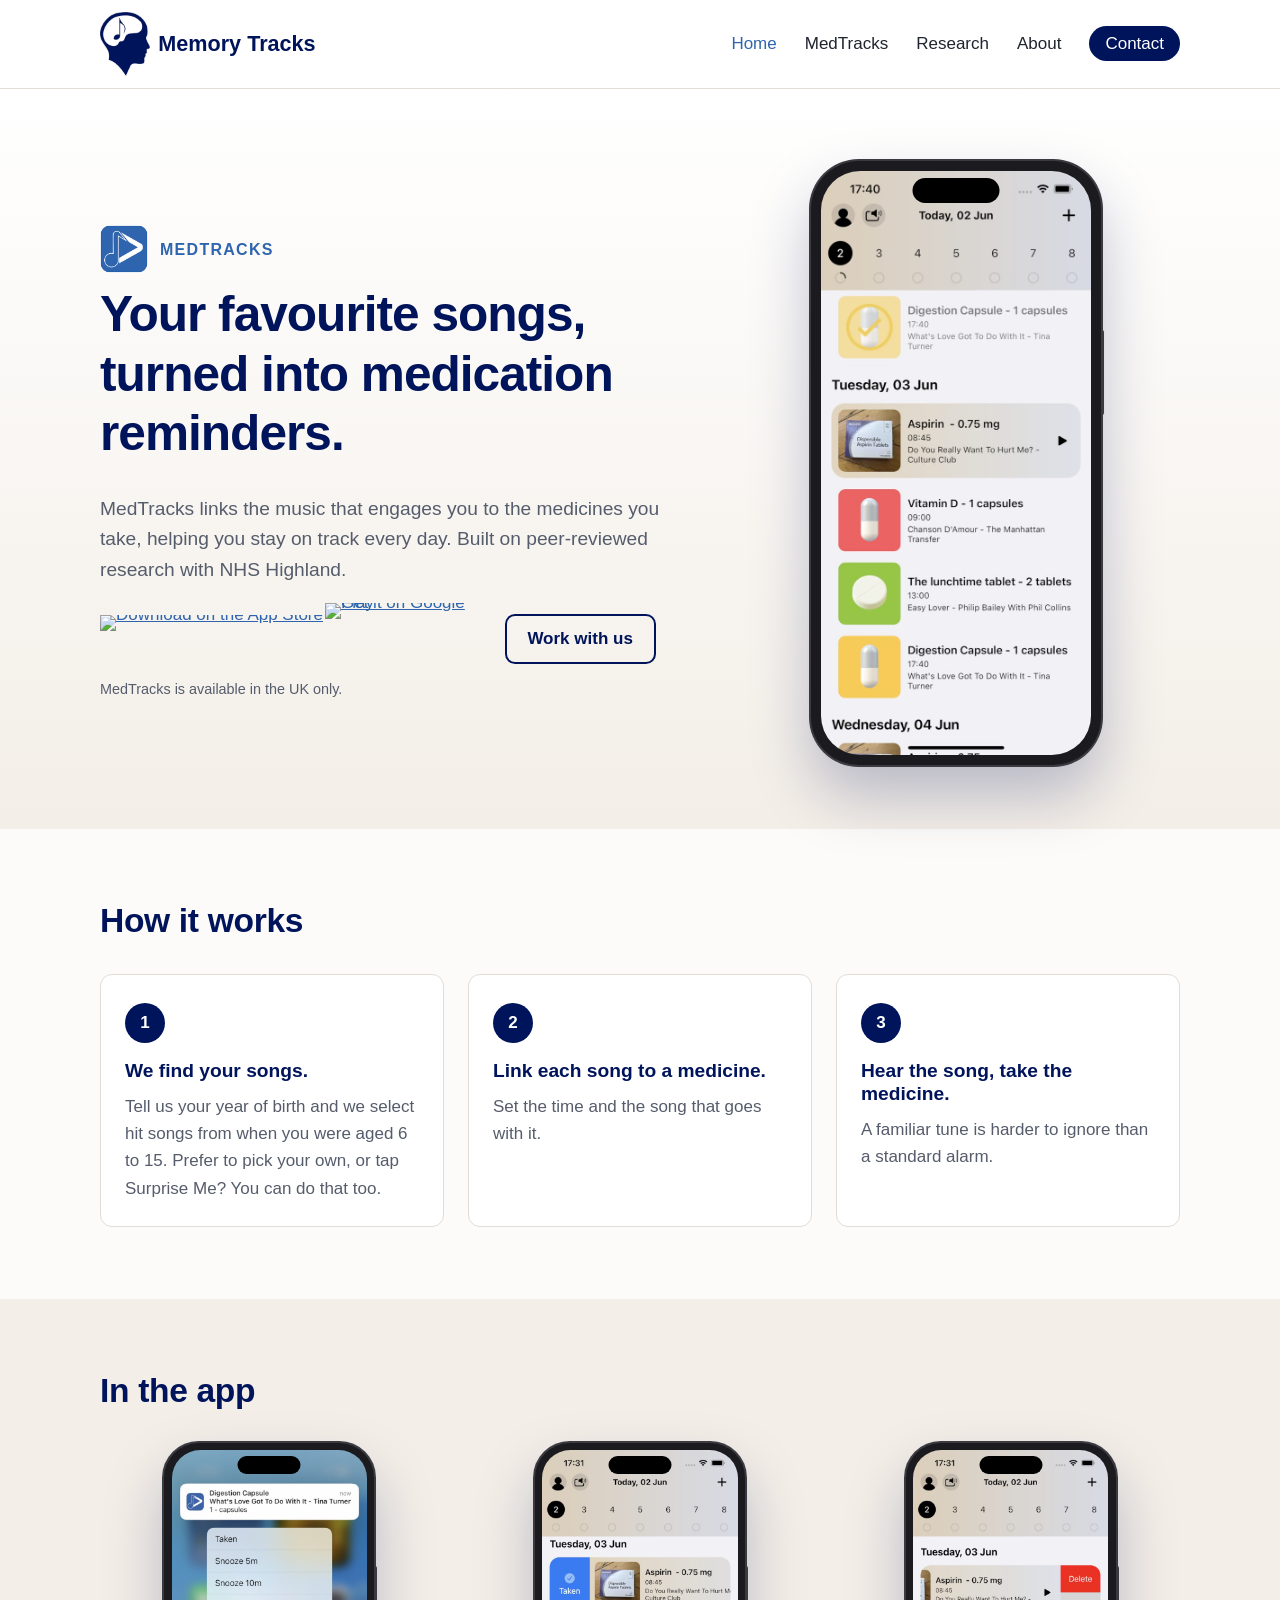
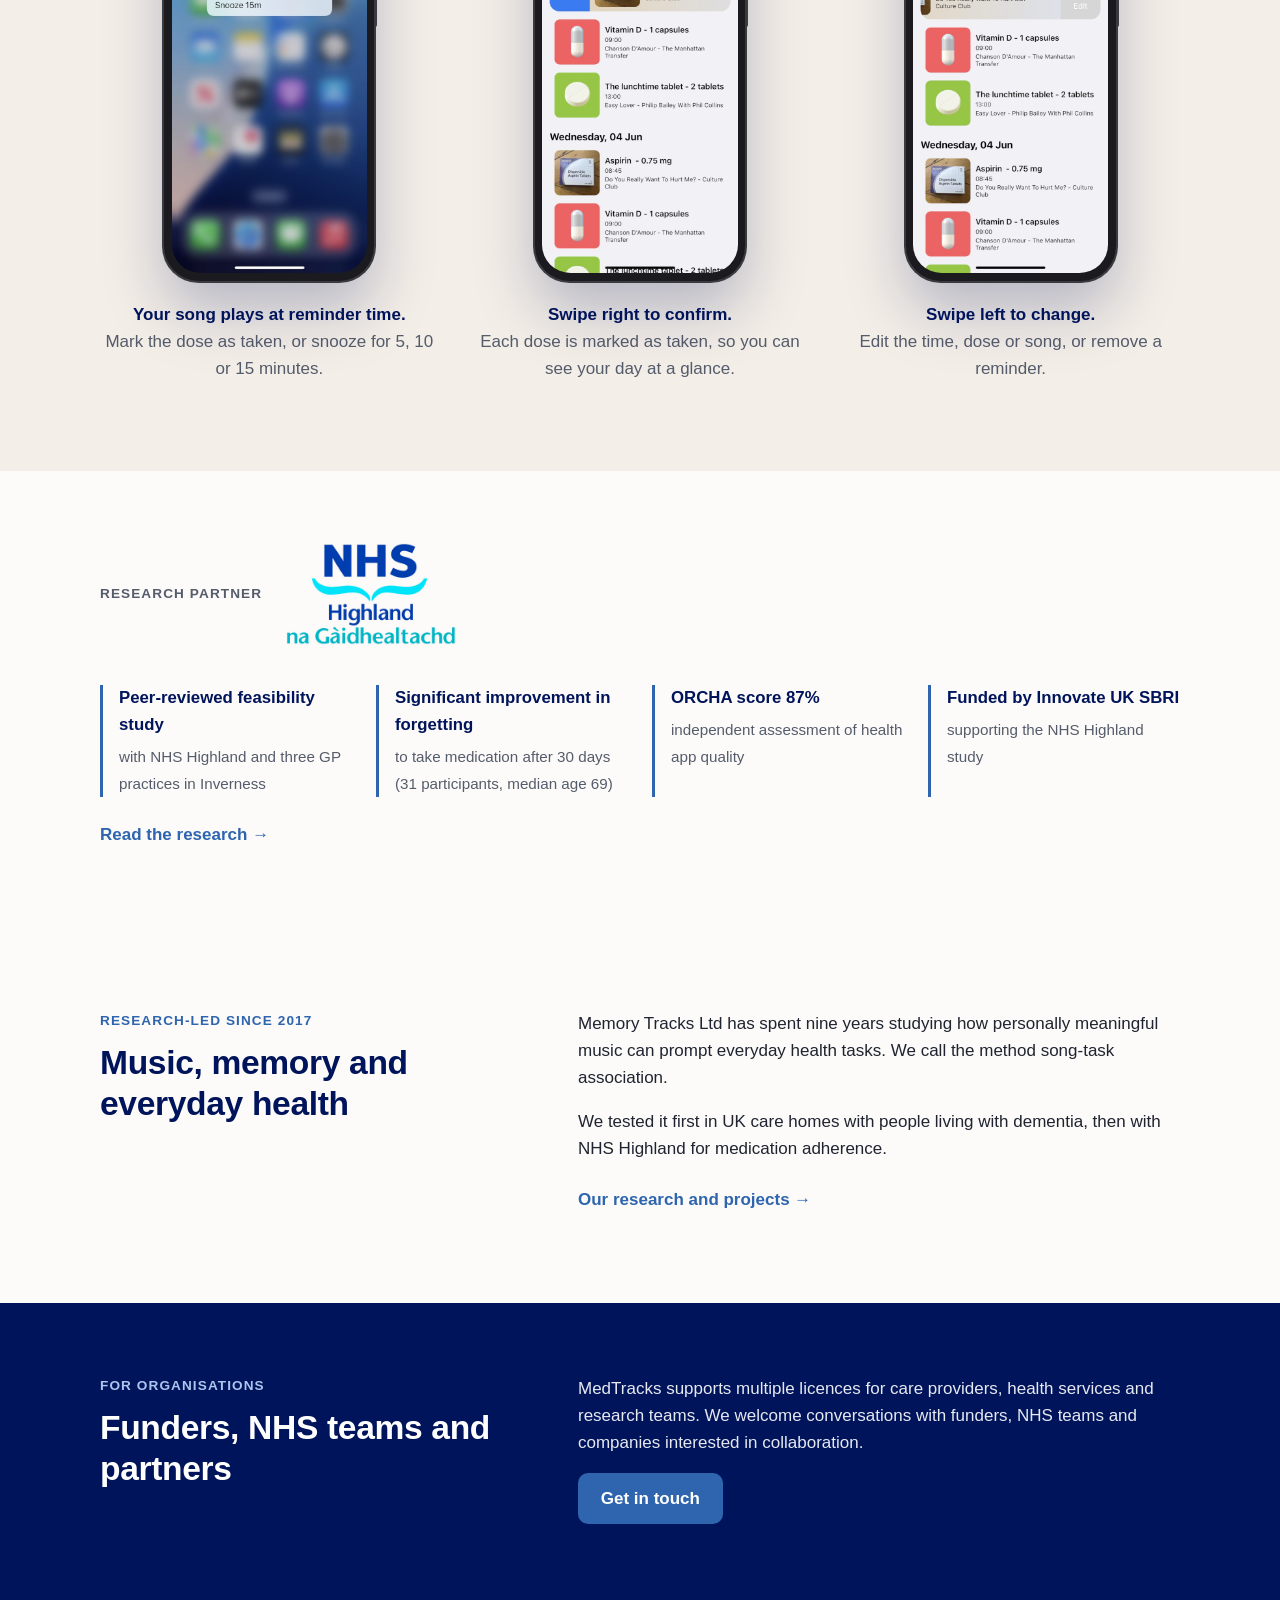
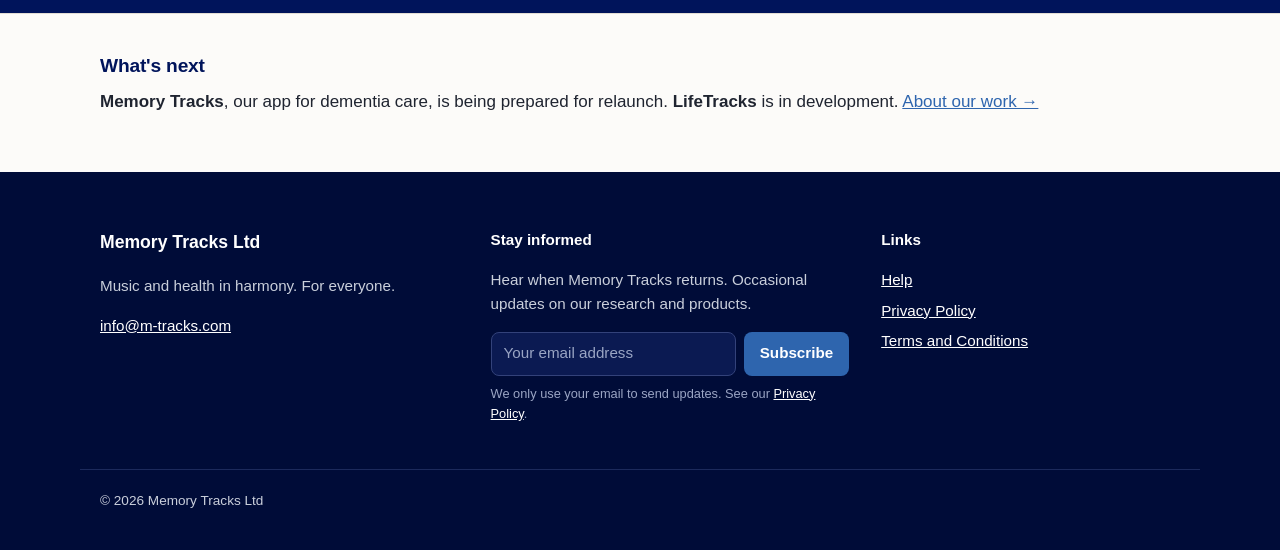
==== commit 02871c71: "Add files via upload" ====
--- a/index.html
+++ b/index.html
@@ -3,21 +3,21 @@
 <head>
   <meta charset="utf-8">
   <meta name="viewport" content="width=device-width, initial-scale=1">
-  <title>MedTracks by Memory Tracks | Music-led medication reminders</title>
+  <title>Memory Tracks | Music for health</title>
   <meta name="description" content="MedTracks turns the music that engages you into medication reminders. Built on peer-reviewed research with NHS Highland, by Memory Tracks Ltd.">
   <link rel="canonical" href="https://www.m-tracks.com/">
 
   <!-- Open Graph (for link previews on LinkedIn, Facebook, WhatsApp) -->
   <meta property="og:type" content="website">
-  <meta property="og:title" content="MedTracks by Memory Tracks | Music-led medication reminders">
+  <meta property="og:title" content="Memory Tracks | Music for health">
   <meta property="og:description" content="MedTracks turns the music that engages you into medication reminders. Built on peer-reviewed research with NHS Highland, by Memory Tracks Ltd.">
   <meta property="og:url" content="https://www.m-tracks.com/">
   <meta property="og:image" content="https://www.m-tracks.com/images/memory-tracks-logo-512.png">
 
   <link rel="icon" type="image/png" href="/favicon.png">
   <link rel="apple-touch-icon" href="/apple-touch-icon.png">
-  <link rel="stylesheet" href="/css/style.css?v=6">
-  <script src="/js/main.js?v=6" defer></script>
+  <link rel="stylesheet" href="/css/style.css?v=9">
+  <script src="/js/main.js?v=9" defer></script>
 </head>
 <body>
   <a class="skip-link" href="#main">Skip to content</a>
@@ -53,16 +53,15 @@
           <h1>Your favourite songs, turned into medication reminders.</h1>
           <p class="lead">MedTracks links the music that engages you to the medicines you take, helping you stay on track every day. Built on peer-reviewed research with NHS Highland.</p>
           <div class="button-row">
-            <a class="btn btn-store" href="https://apps.apple.com/us/app/medtracks/id6471122971" rel="noopener">
-              <span class="btn-store-small">Download on the</span>
-              <span class="btn-store-large">App Store</span>
+            <a class="store-badge" href="https://apps.apple.com/gb/app/medtracks/id6471122971" rel="noopener">
+              <img src="/images/badge-app-store.svg" height="48" alt="Download on the App Store">
             </a>
-            <a class="btn btn-store" href="https://play.google.com/store/apps/details?id=com.medtracks.android" rel="noopener">
-              <span class="btn-store-small">Get it on</span>
-              <span class="btn-store-large">Google Play</span>
+            <a class="store-badge store-badge-google" href="https://play.google.com/store/apps/details?id=com.medtracks.android" rel="noopener">
+              <img src="/images/badge-google-play.png" height="72" alt="Get it on Google Play">
             </a>
             <a class="btn btn-secondary" href="/contact">Work with us</a>
           </div>
+          <p class="store-note">MedTracks is available in the UK only.</p>
         </div>
         <div class="hero-visual">
           <div class="phone">
--- a/css/style.css
+++ b/css/style.css
@@ -220,11 +220,19 @@
 .btn-store-small { font-size: 0.7rem; font-weight: 500; }
 .btn-store-large { font-size: 1.05rem; }
 
+/* Official App Store and Google Play badges.
+   Google's badge file includes its own clear space, so it is drawn larger
+   and pulled in with negative margins to line up with Apple's badge. */
+.store-badge { display: inline-flex; align-items: center; line-height: 0; }
+.store-badge img { height: 48px; width: auto; }
+.store-badge-google img { height: 72px; margin: -12px -10px; }
+.button-row { align-items: center; }
+
 /* Small phones: store buttons share one row, "Work with us" becomes a text link */
 @media (max-width: 520px) {
   .button-row { gap: 0.6rem; }
-  .btn-store { flex: 1 1 0; min-width: 0; padding: 0.45rem 0.8rem; }
-  .btn-store-large { font-size: 1rem; white-space: nowrap; }
+  .store-badge img { height: 44px; }
+  .store-badge-google img { height: 66px; margin: -11px -9px; }
   .hero .btn-secondary {
     flex-basis: 100%;
     justify-content: flex-start;
@@ -728,3 +736,16 @@
 }
 .signup button:hover { background: var(--accent-hover); }
 .signup-note { font-size: 0.8rem; color: #9aa5c4; }
+
+/* Legal pages */
+.legal { max-width: 800px; padding-top: 2.5rem; padding-bottom: 4rem; }
+.legal h2 { font-size: 1.2rem; margin: 2.25rem 0 0.75rem; letter-spacing: 0.01em; }
+.legal h3 { font-size: 1.08rem; margin: 1.75rem 0 0.5rem; }
+.legal h4 { font-size: 0.95rem; margin: 1.1rem 0 0.4rem; color: var(--muted); }
+.legal ul { padding-left: 1.4rem; margin: 0 0 1rem; }
+.legal li { margin-bottom: 0.35rem; }
+.legal p, .legal li { overflow-wrap: anywhere; }
+.legal-address { margin: 0; }
+.legal-updated { margin-top: 2rem; color: var(--muted); font-size: 0.95rem; }
+
+.store-note { margin: 0.85rem 0 0; font-size: 0.9rem; color: var(--muted); }
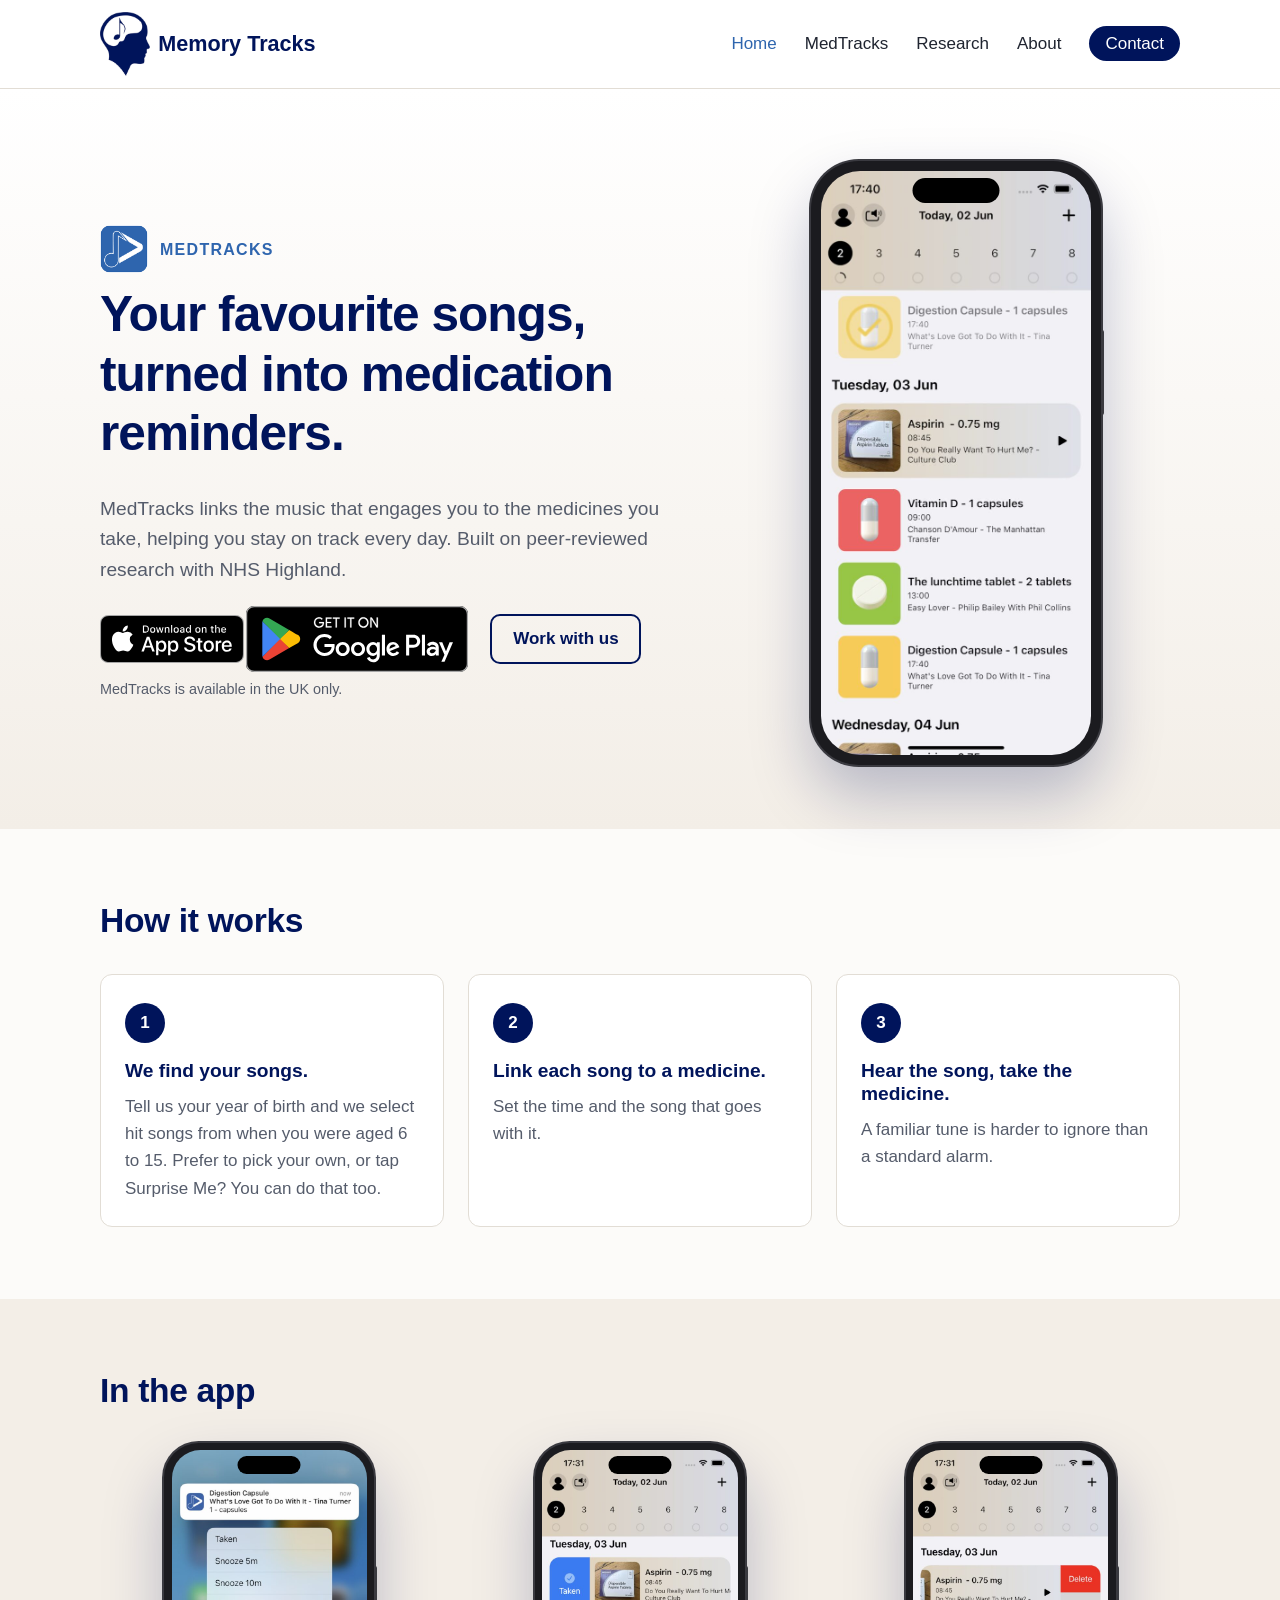
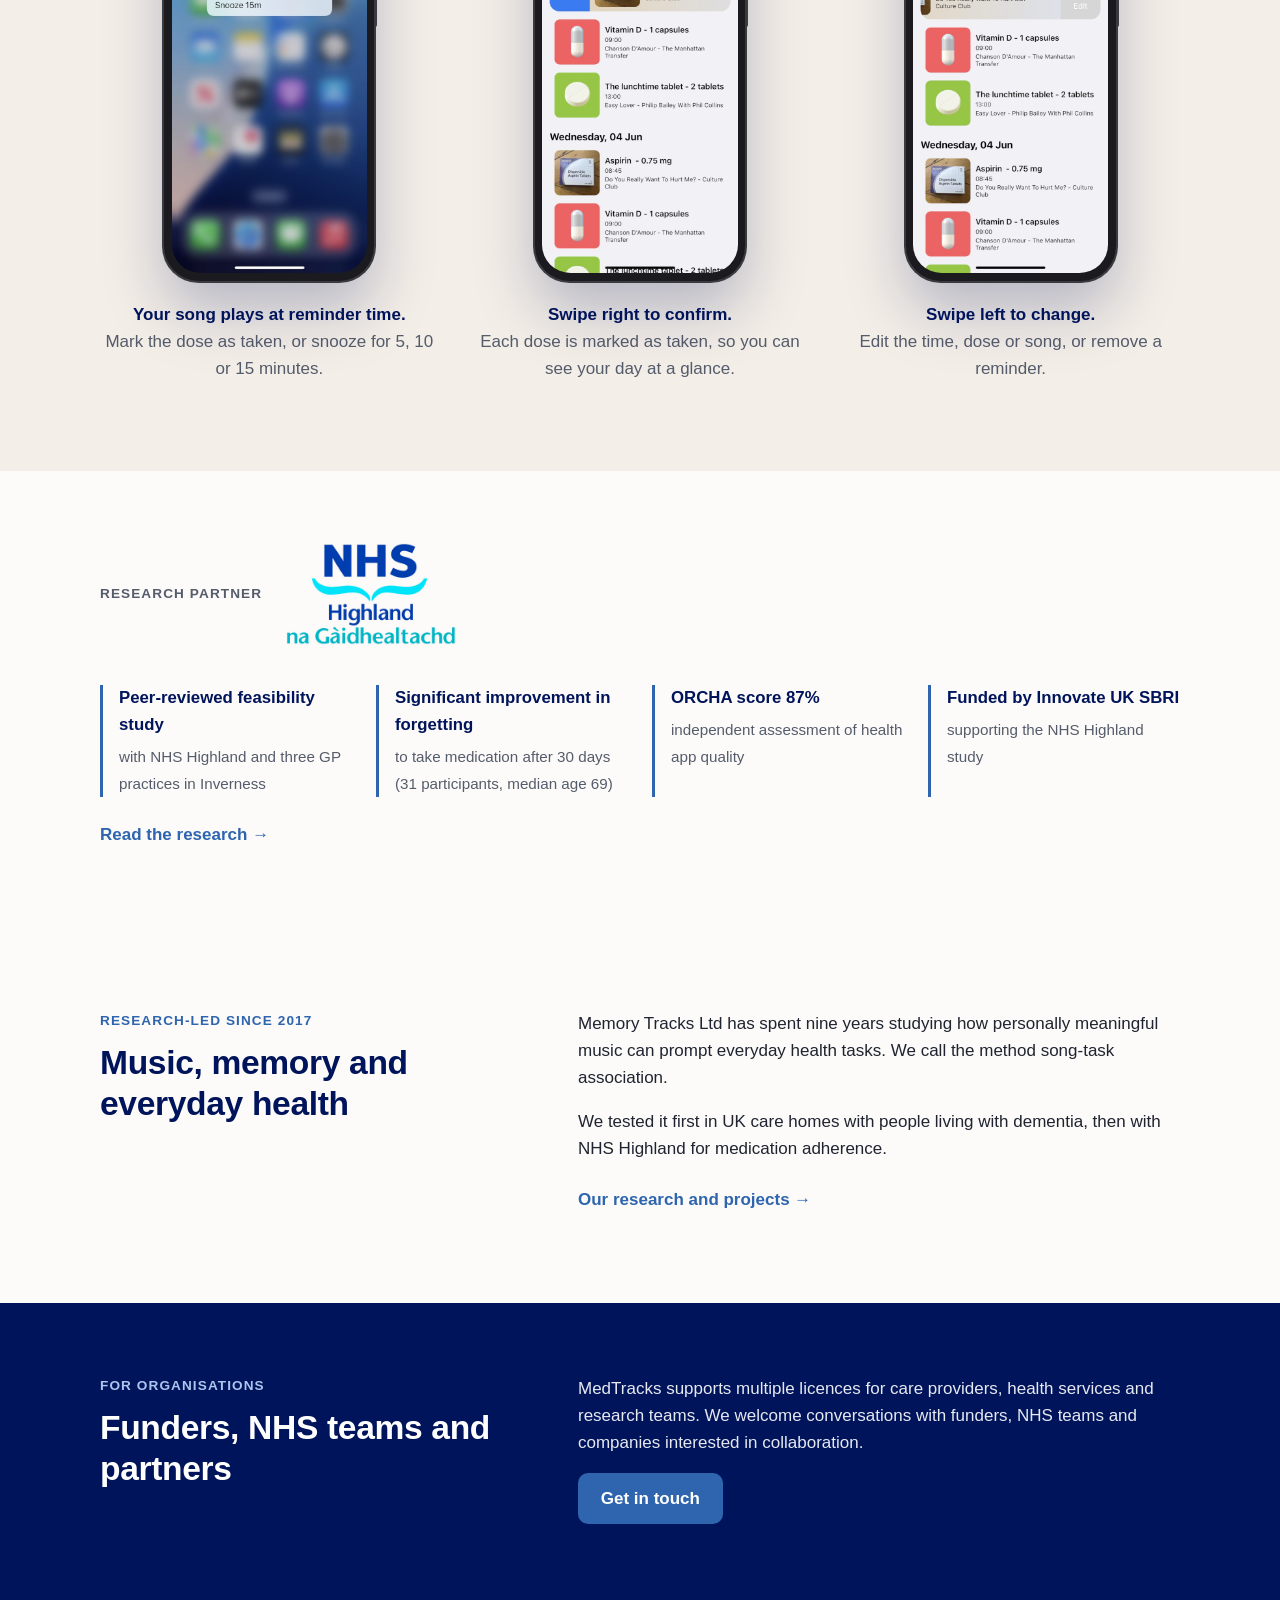
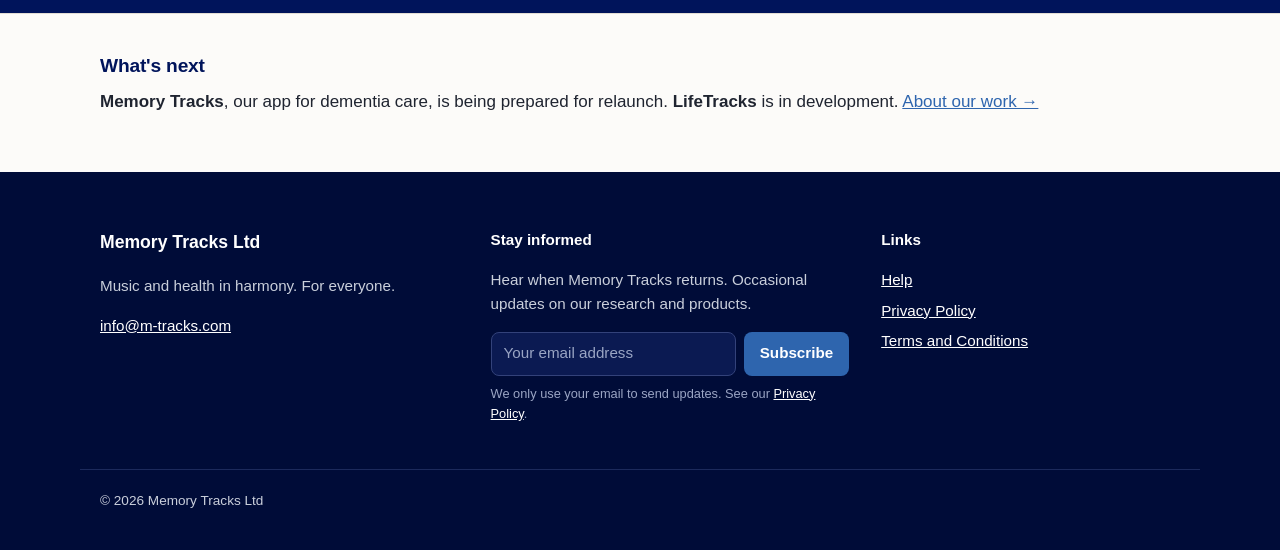
==== commit 2698c3a4: "Add files via upload" ====
--- a/index.html
+++ b/index.html
@@ -16,8 +16,8 @@
 
   <link rel="icon" type="image/png" href="/favicon.png">
   <link rel="apple-touch-icon" href="/apple-touch-icon.png">
-  <link rel="stylesheet" href="/css/style.css?v=9">
-  <script src="/js/main.js?v=9" defer></script>
+  <link rel="stylesheet" href="/css/style.css?v=10">
+  <script src="/js/main.js?v=10" defer></script>
 </head>
 <body>
   <a class="skip-link" href="#main">Skip to content</a>
@@ -54,10 +54,10 @@
           <p class="lead">MedTracks links the music that engages you to the medicines you take, helping you stay on track every day. Built on peer-reviewed research with NHS Highland.</p>
           <div class="button-row">
             <a class="store-badge" href="https://apps.apple.com/gb/app/medtracks/id6471122971" rel="noopener">
-              <img src="/images/badge-app-store.svg" height="48" alt="Download on the App Store">
+              <img src="/images/badge.app.store.svg" height="48" alt="Download on the App Store">
             </a>
             <a class="store-badge store-badge-google" href="https://play.google.com/store/apps/details?id=com.medtracks.android" rel="noopener">
-              <img src="/images/badge-google-play.png" height="72" alt="Get it on Google Play">
+              <img src="/images/badge.google.play.svg" height="48" alt="Get it on Google Play">
             </a>
             <a class="btn btn-secondary" href="/contact">Work with us</a>
           </div>
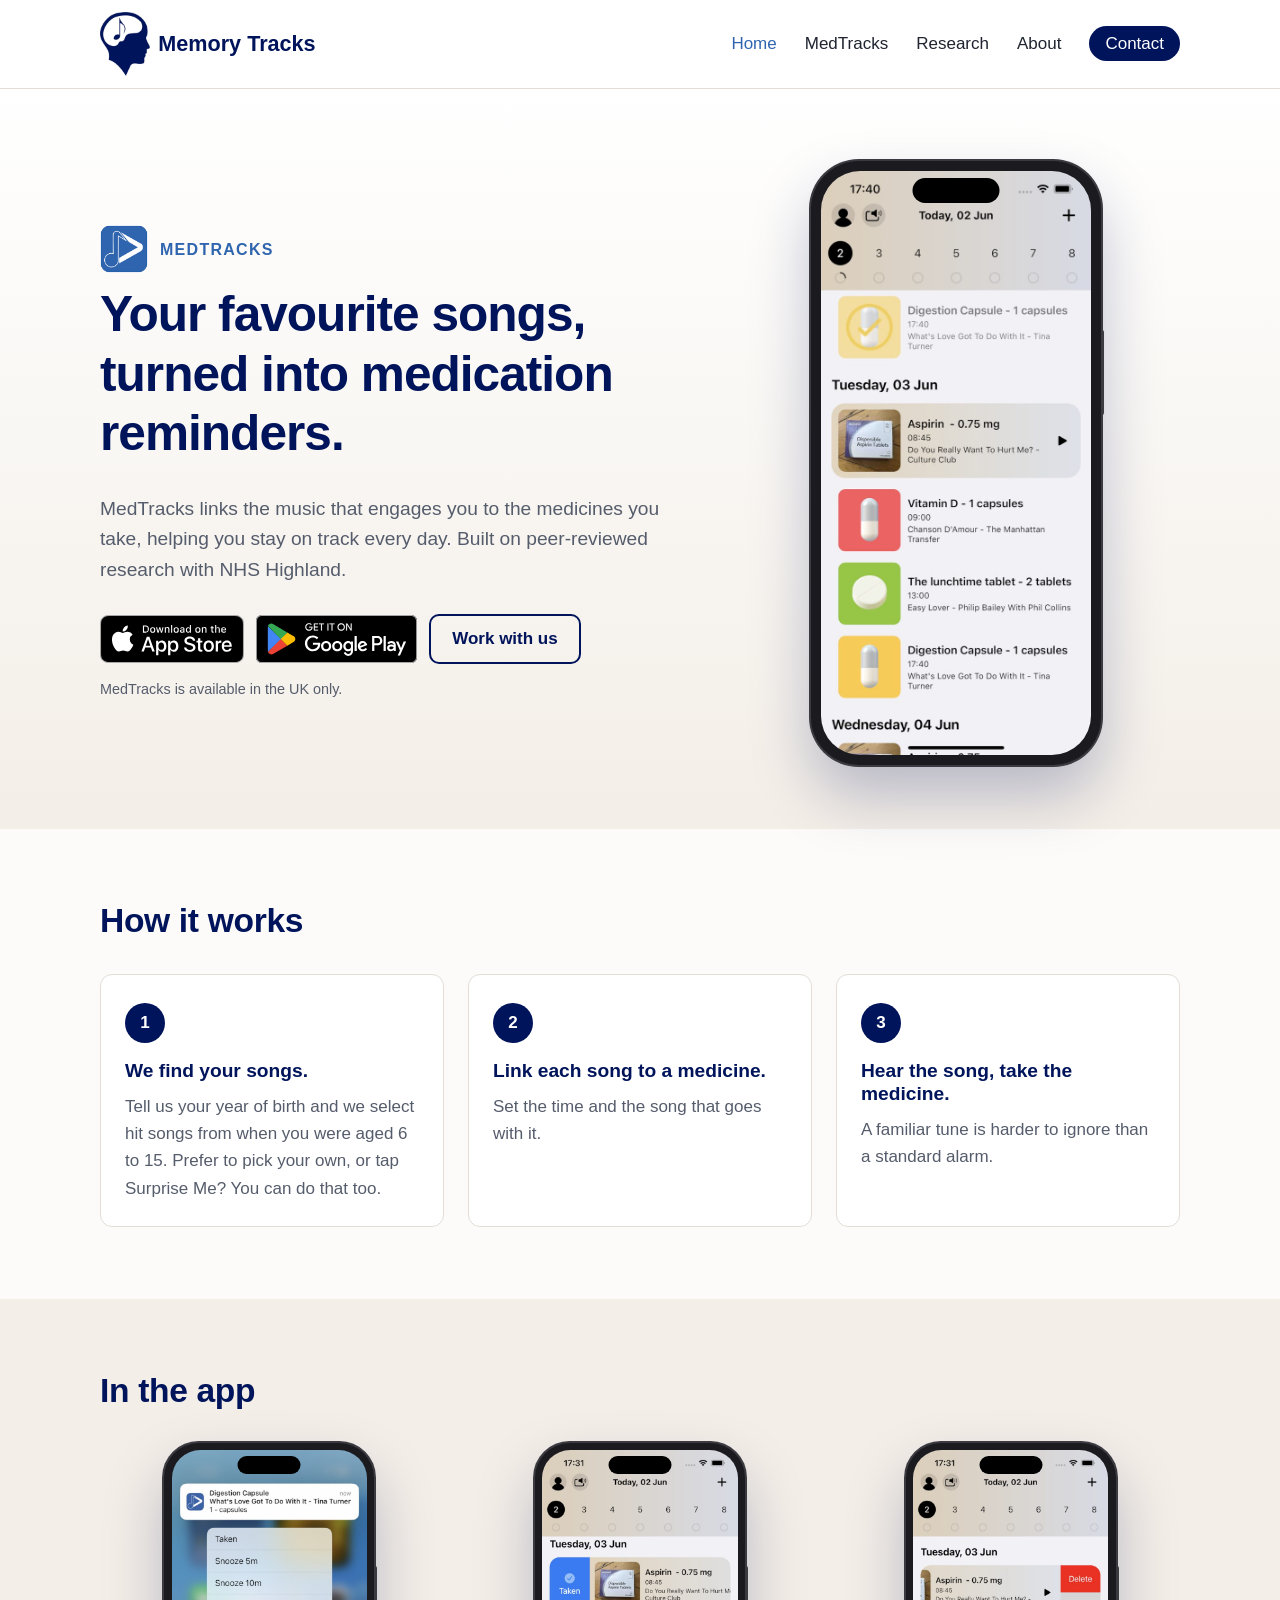
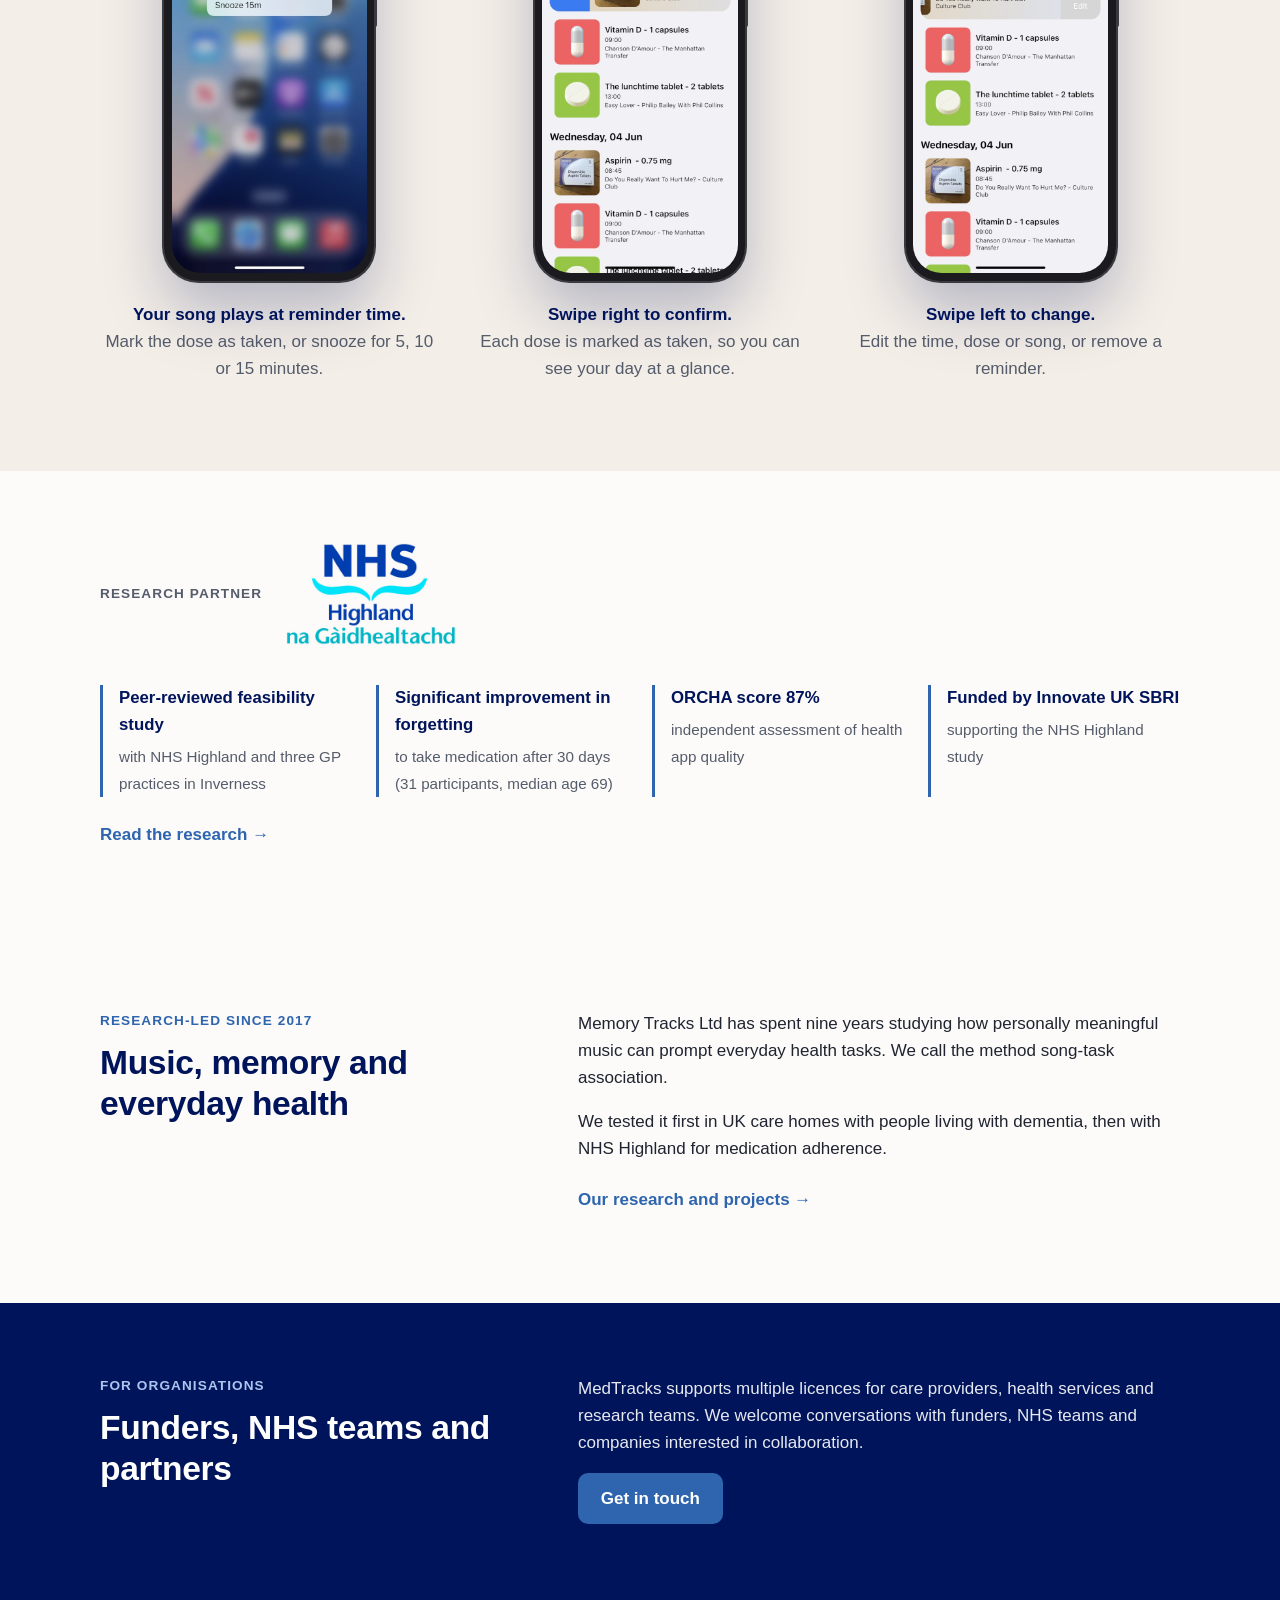
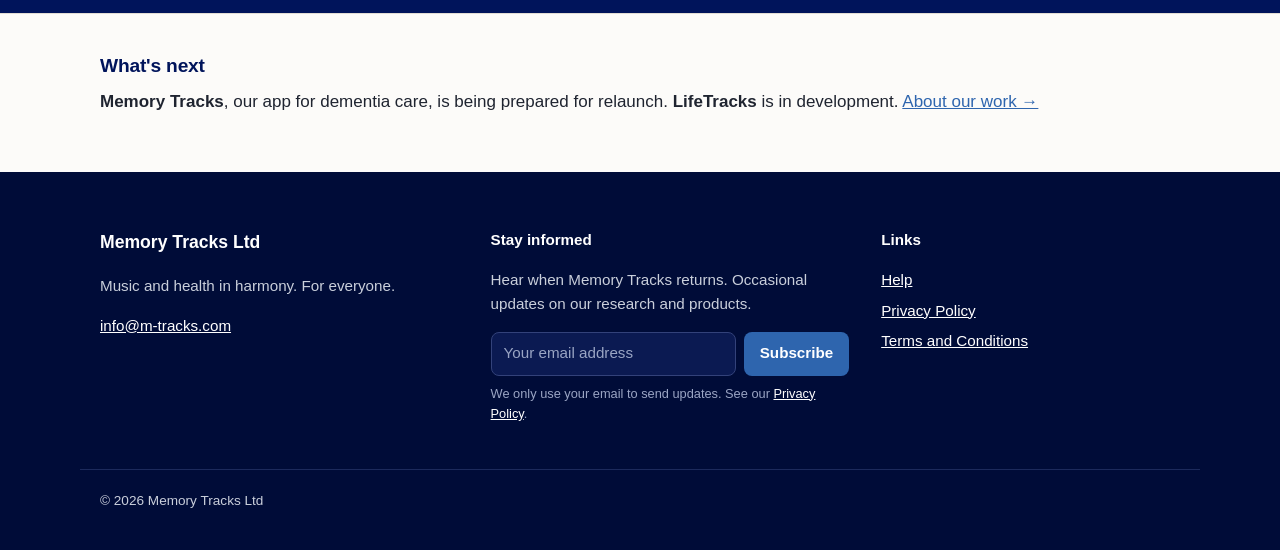
==== commit c663eae9: "Add files via upload" ====
--- a/index.html
+++ b/index.html
@@ -54,10 +54,10 @@
           <p class="lead">MedTracks links the music that engages you to the medicines you take, helping you stay on track every day. Built on peer-reviewed research with NHS Highland.</p>
           <div class="button-row">
             <a class="store-badge" href="https://apps.apple.com/gb/app/medtracks/id6471122971" rel="noopener">
-              <img src="/images/badge.app.store.svg" height="48" alt="Download on the App Store">
+              <img src="/images/badge.app.store.svg" height="48" style="height:48px;width:auto;margin:0" alt="Download on the App Store">
             </a>
             <a class="store-badge store-badge-google" href="https://play.google.com/store/apps/details?id=com.medtracks.android" rel="noopener">
-              <img src="/images/badge.google.play.svg" height="48" alt="Get it on Google Play">
+              <img src="/images/badge.google.play.svg" height="48" style="height:48px;width:auto;margin:0" alt="Get it on Google Play">
             </a>
             <a class="btn btn-secondary" href="/contact">Work with us</a>
           </div>
